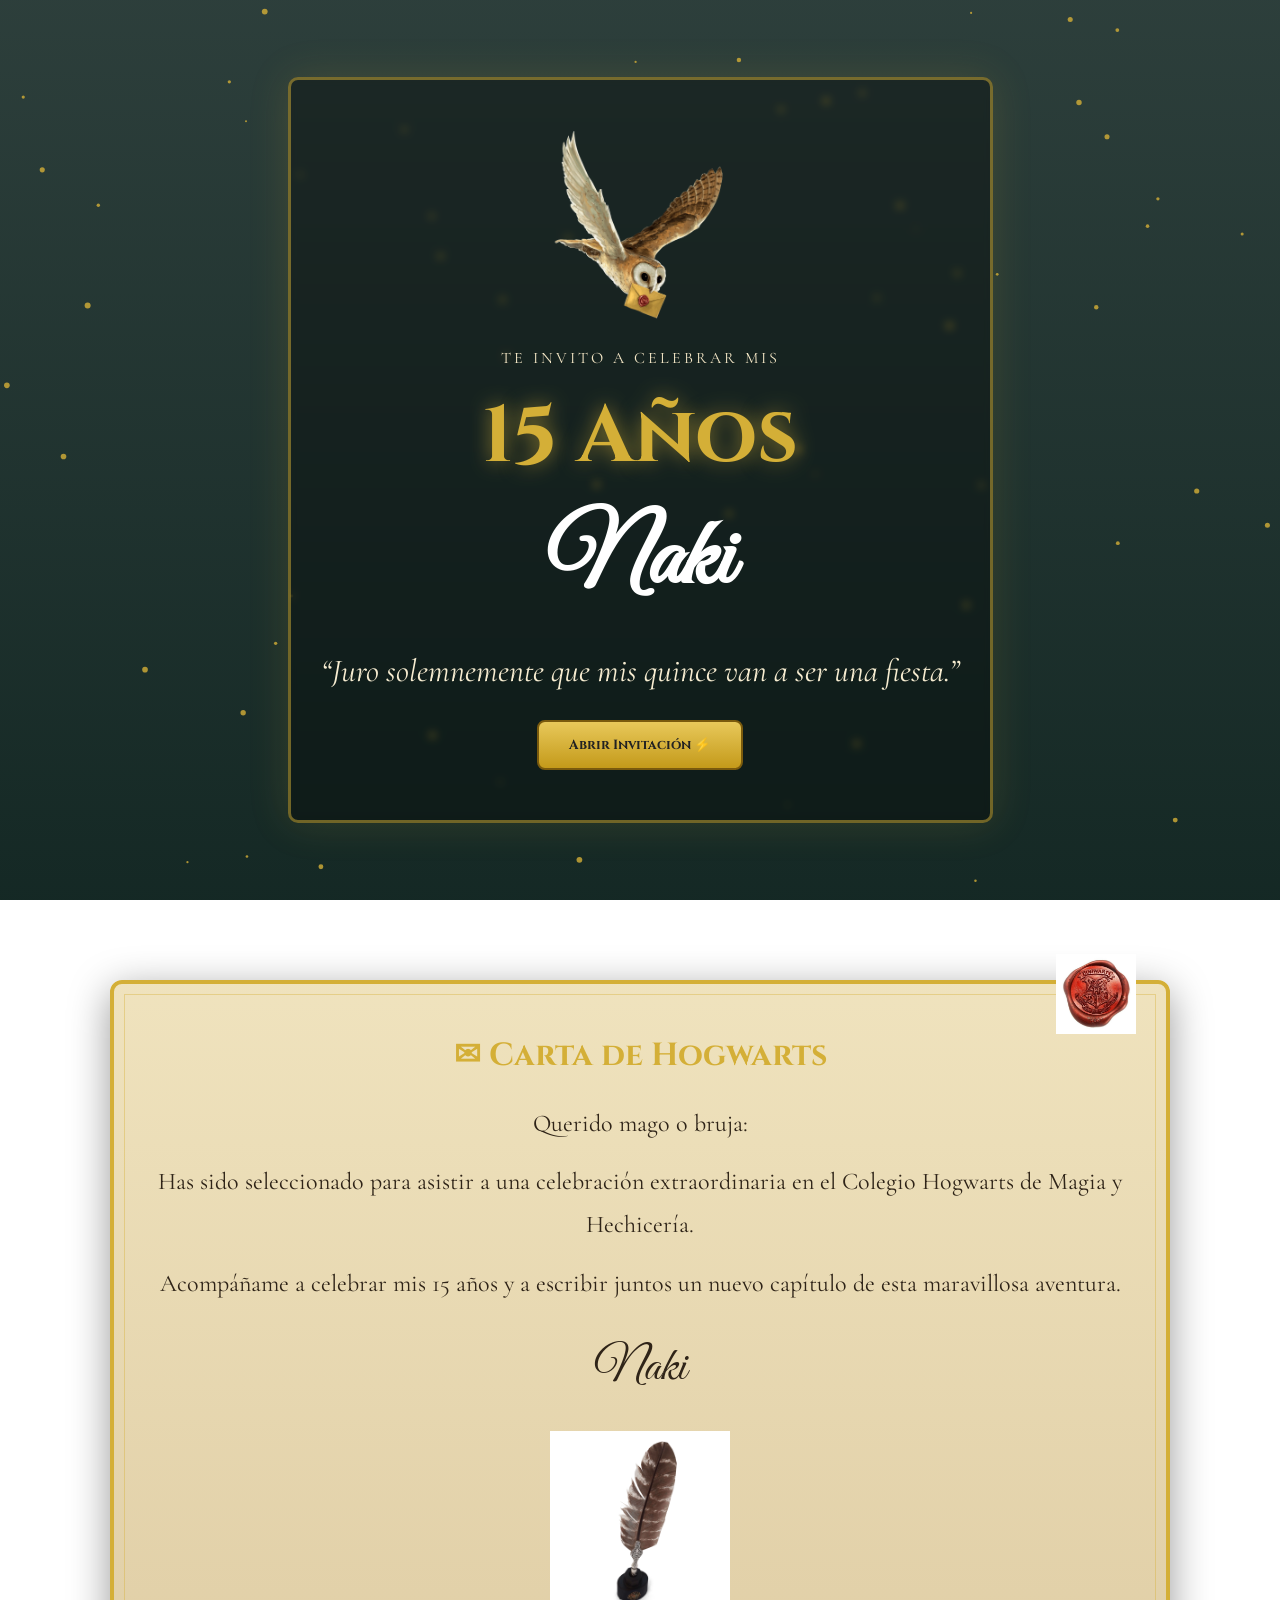
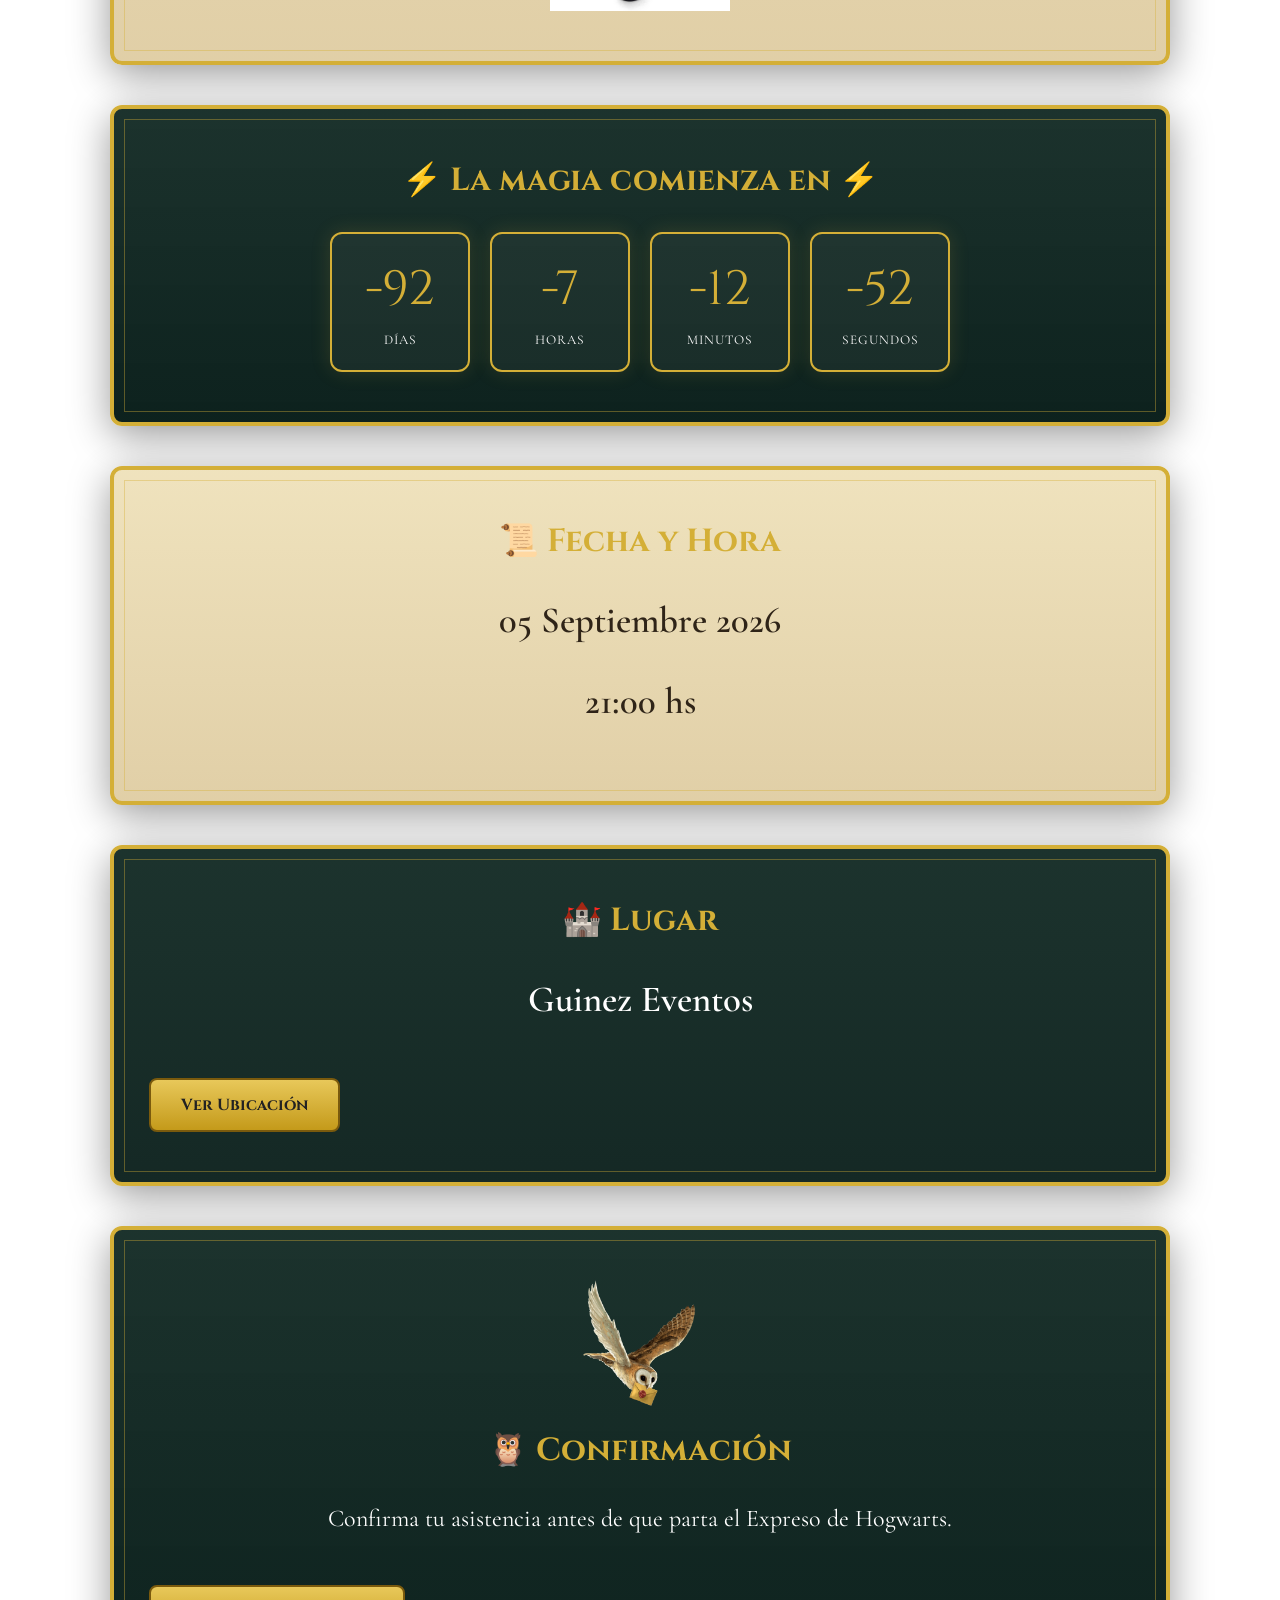
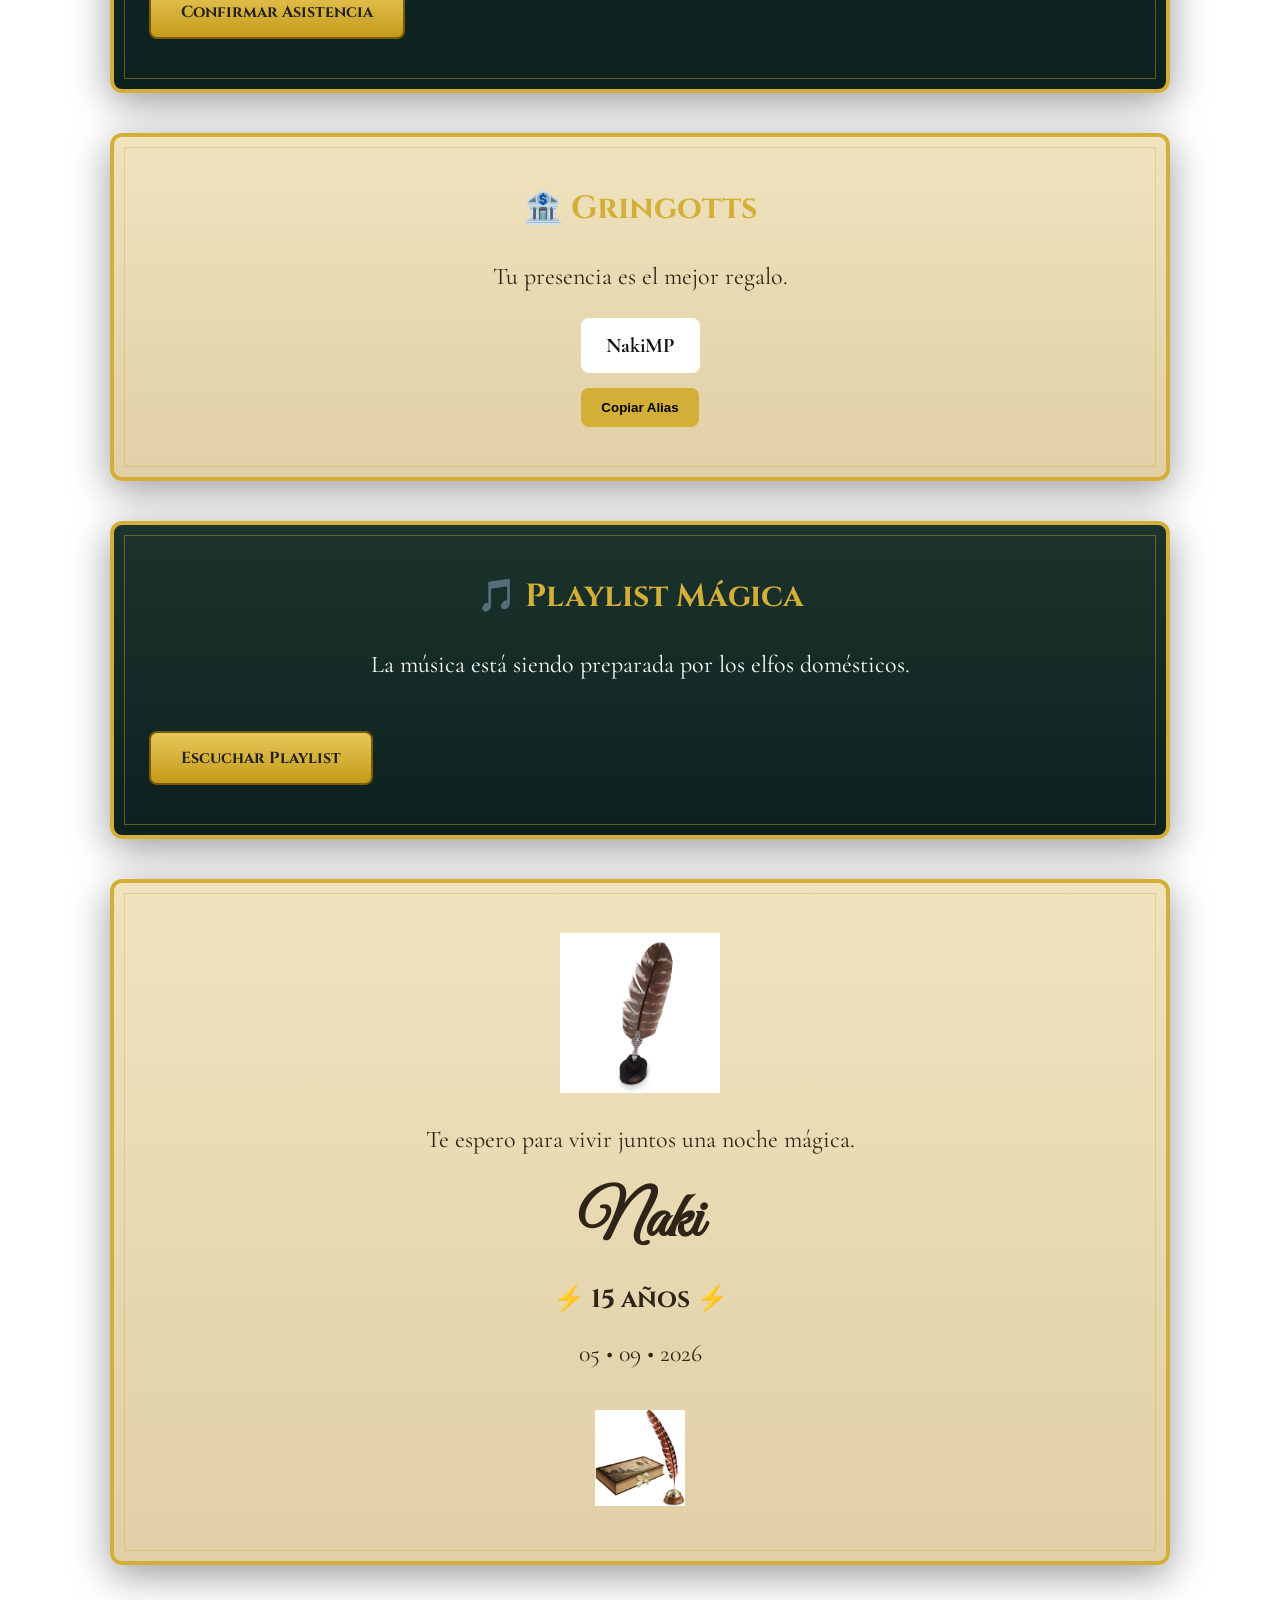
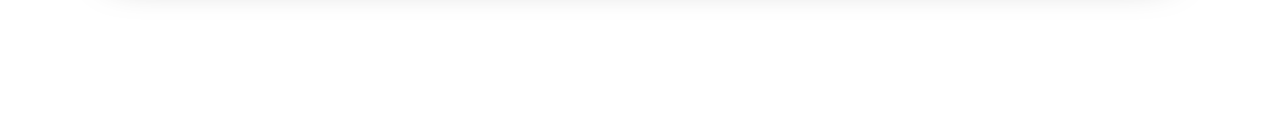
==== index.html @ c48af0e5 "InitialCommit" ====
<!DOCTYPE html>
<html lang="es">
<head>
  <meta charset="UTF-8">
  <meta name="viewport" content="width=device-width, initial-scale=1.0">
  <title>Naki | 15 Años</title>

  <link rel="preconnect" href="https://fonts.googleapis.com">
  <link rel="preconnect" href="https://fonts.gstatic.com" crossorigin>

  <link href="https://fonts.googleapis.com/css2?family=Cinzel:wght@400;600;700&family=Cormorant+Garamond:wght@300;400;600;700&family=Great+Vibes&display=swap" rel="stylesheet">

  <link rel="stylesheet" href="css/style2.css">
</head>
<body>

  <!-- PARTICULAS -->
  <canvas id="magicCanvas"></canvas>

  <!-- HERO -->
  <header class="hero">

    <div class="hero-overlay"></div>

    <div class="hero-content">

      <img src="assets/owl.webp" class="owl">

      <p class="subtitle">
        Te invito a celebrar mis
      </p>

      <h1>15 Años</h1>

      <h2>Naki</h2>

      <blockquote>
        “Juro solemnemente que mis quince van a ser una fiesta.”
      </blockquote>

      <button id="openInvitation" class="gold-btn">
        Abrir Invitación ⚡
      </button>

    </div>

  </header>

  <!-- CONTENIDO -->

  <main id="invitation">

    <!-- CARTA -->

    <section class="magic-card parchment">

      <img src="assets/wax-seal.jpg" class="seal">

      <h3>✉ Carta de Hogwarts</h3>

      <p>
        Querido mago o bruja:
      </p>

      <p>
        Has sido seleccionado para asistir a una celebración extraordinaria en el Colegio Hogwarts de Magia y Hechicería.
      </p>

      <p>
        Acompáñame a celebrar mis 15 años y a escribir juntos un nuevo capítulo de esta maravillosa aventura.
      </p>

      <p class="signature">
        Naki
      </p>

      <img src="assets/quill.jpg" class="quill">

    </section>

    <!-- COUNTDOWN -->

    <section class="magic-card">

      <h3>⚡ La magia comienza en ⚡</h3>

      <div class="countdown">

        <div class="count-box">
          <span id="days">000</span>
          <small>DÍAS</small>
        </div>

        <div class="count-box">
          <span id="hours">00</span>
          <small>HORAS</small>
        </div>

        <div class="count-box">
          <span id="minutes">00</span>
          <small>MINUTOS</small>
        </div>

        <div class="count-box">
          <span id="seconds">00</span>
          <small>SEGUNDOS</small>
        </div>

      </div>

    </section>

    <!-- FECHA -->

    <section class="magic-card parchment">

      <h3>📜 Fecha y Hora</h3>

      <p class="big">05 Septiembre 2026</p>

      <p class="big">21:00 hs</p>

    </section>

    <!-- LUGAR -->

    <section class="magic-card map-card">

      <h3>🏰 Lugar</h3>

      <p class="big">Guinez Eventos</p>

      <a
        href="https://maps.app.goo.gl/25PhPpqrFunmXeN98"
        target="_blank"
        class="gold-btn">
        Ver Ubicación
      </a>

    </section>

    <!-- CONFIRMACION -->

    <section class="magic-card">

      <img src="assets/owl.webp" class="owl-small">

      <h3>🦉 Confirmación</h3>

      <p>
        Confirma tu asistencia antes de que parta el Expreso de Hogwarts.
      </p>

      <a
        href="https://wa.me/542664349020"
        class="gold-btn"
        target="_blank">
        Confirmar Asistencia
      </a>

    </section>

    <!-- REGALO -->

    <section class="magic-card parchment">

      <h3>🏦 Gringotts</h3>

      <p>
        Tu presencia es el mejor regalo.
      </p>

      <div class="alias-box">

        <span id="alias">
          NakiMP
        </span>

        <button id="copyAlias">
          Copiar Alias
        </button>

      </div>

    </section>

    <!-- SPOTIFY -->

    <section class="magic-card">

      <h3>🎵 Playlist Mágica</h3>

      <p>
        La música está siendo preparada por los elfos domésticos.
      </p>

      <a href="#" class="gold-btn">
        Escuchar Playlist
      </a>

    </section>

    <!-- FOOTER -->

    <footer class="magic-card parchment footer-card">

      <img src="assets/quill.jpg" class="footer-quill">

      <p>
        Te espero para vivir juntos una noche mágica.
      </p>

      <h2>Naki</h2>

      <h4>⚡ 15 años ⚡</h4>

      <p>
        05 • 09 • 2026
      </p>

      <img src="assets/inkwell.jpg" class="inkwell">

    </footer>

  </main>

  <script src="js/scritpt2.js"></script>

</body>
</html>
---- css/style2.css ----
/* =========================
   VARIABLES
========================= */

:root{

    --emerald:#0f342d;
    --emerald-dark:#081d19;

    --gold:#d4af37;
    --gold-dark:#a67c00;

    --paper:#efe2bc;
    --paper-dark:#e0cea5;

    --ink:#2f2418;

    --shadow:rgba(0,0,0,.45);

}

/* =========================
   RESET
========================= */

*{
    margin:0;
    padding:0;
    box-sizing:border-box;
}

html{
    scroll-behavior:smooth;
}

body{

    background:
    linear-gradient(
        rgba(8,29,25,.85),
        rgba(8,29,25,.95)
    ),
    url('../assets/bg-hogwarts.webp');

    background-size:cover;
    background-position:center;
    background-attachment:fixed;

    font-family:'Cormorant Garamond', serif;

    color:white;

    overflow-x:hidden;
}

/* =========================
   CANVAS PARTICULAS
========================= */

#magicCanvas{

    position:fixed;
    top:0;
    left:0;

    width:100%;
    height:100%;

    pointer-events:none;

    z-index:1;
}

/* =========================
   HERO
========================= */

.hero{

    min-height:100vh;

    display:flex;
    align-items:center;
    justify-content:center;

    text-align:center;

    padding:40px 20px;

    position:relative;
    z-index:10;
}

.hero-content{

    max-width:900px;

    background:
    rgba(0,0,0,.35);

    backdrop-filter:blur(4px);

    border:3px solid rgba(212,175,55,.5);

    padding:50px 30px;

    border-radius:10px;

    box-shadow:
    0 0 40px rgba(212,175,55,.15);

}

.owl{

    width:180px;

    margin-bottom:20px;

    animation:float 5s ease-in-out infinite;
}

.subtitle{

    text-transform:uppercase;
    letter-spacing:3px;

    color:#f5e8c7;

    margin-bottom:15px;
}

.hero h1{

    font-family:'Cinzel', serif;

    font-size:5rem;

    color:var(--gold);

    text-shadow:
    0 0 20px rgba(212,175,55,.6);

}

.hero h2{

    font-family:'Great Vibes', cursive;

    font-size:6rem;

    color:#fff;

    margin-top:10px;
}

blockquote{

    margin-top:30px;

    font-size:2rem;

    color:#f7edd1;

    font-style:italic;
}

/* =========================
   BOTONES
========================= */

.gold-btn{

    display:inline-block;

    margin-top:30px;

    padding:14px 30px;

    text-decoration:none;

    background:
    linear-gradient(
        #e8c85a,
        #c49a1a
    );

    color:#222;

    border:2px solid #7a5a0d;

    border-radius:8px;

    font-weight:700;

    font-family:'Cinzel', serif;

    cursor:pointer;

    transition:.3s;
}

.gold-btn:hover{

    transform:translateY(-3px);

    box-shadow:
    0 0 25px rgba(212,175,55,.5);

}

/* =========================
   CONTENEDOR
========================= */

#invitation{

    position:relative;
    z-index:10;

    width:min(100%,1100px);

    margin:auto;

    padding:40px 20px 120px;

}

/* =========================
   TARJETAS
========================= */

.magic-card{

    position:relative;

    margin:40px auto;

    padding:50px 35px;

    border:4px solid var(--gold);

    background:
    linear-gradient(
        rgba(16,40,34,.95),
        rgba(8,29,25,.98)
    );

    box-shadow:
    0 10px 40px rgba(0,0,0,.4);

    border-radius:12px;

}

.magic-card::before{

    content:"";

    position:absolute;

    inset:10px;

    border:1px solid rgba(212,175,55,.4);

    pointer-events:none;
}

/* =========================
   PERGAMINO
========================= */

.parchment{

    background:
    linear-gradient(
        rgba(239,226,188,.98),
        rgba(224,206,165,.98)
    );

    color:var(--ink);

}

.parchment h3{

    color:#5d3d07;
}

/* =========================
   TITULOS
========================= */

.magic-card h3{

    text-align:center;

    font-family:'Cinzel', serif;

    color:var(--gold);

    font-size:2rem;

    margin-bottom:25px;

}

.magic-card p{

    text-align:center;

    font-size:1.5rem;

    line-height:1.8;

    margin-bottom:15px;

}

.big{

    font-size:2.3rem !important;

    font-weight:600;
}

/* =========================
   CARTA
========================= */

.seal{

    position:absolute;

    top:-30px;
    right:30px;

    width:80px;
}

.signature{

    font-family:'Great Vibes', cursive;

    font-size:3rem !important;

    margin-top:20px;
}

.quill{

    display:block;

    width:180px;

    margin:20px auto 0;
}

/* =========================
   COUNTDOWN
========================= */

.countdown{

    display:flex;
    justify-content:center;
    flex-wrap:wrap;
    gap:20px;

    margin-top:30px;
}

.count-box{

    width:140px;
    height:140px;

    display:flex;
    flex-direction:column;
    justify-content:center;
    align-items:center;

    border:2px solid var(--gold);

    background:
    rgba(255,255,255,.04);

    border-radius:12px;

    box-shadow:
    0 0 20px rgba(212,175,55,.15);

}

.count-box span{

    font-size:3rem;

    color:var(--gold);

    font-family:'Cinzel', serif;

    font-variant-numeric:tabular-nums;

    min-width:3ch;

    text-align:center;
}

.count-box small{

    margin-top:10px;

    letter-spacing:1px;
}

/* =========================
   MAPA
========================= */

.map-card{

    background:
    linear-gradient(
        rgba(16,40,34,.95),
        rgba(8,29,25,.95)
    ),
    url('../assets/map.webp');

    background-size:cover;
}

/* =========================
   CONFIRMACION
========================= */

.owl-small{

    display:block;

    width:120px;

    margin:0 auto 20px;
}

/* =========================
   ALIAS
========================= */

.alias-box{

    margin-top:20px;

    display:flex;
    flex-direction:column;

    align-items:center;

    gap:15px;
}

#alias{

    background:white;

    color:#111;

    padding:15px 25px;

    border-radius:8px;

    font-weight:bold;

    font-size:1.3rem;
}

#copyAlias{

    padding:12px 20px;

    background:var(--gold);

    border:none;

    border-radius:8px;

    cursor:pointer;

    font-weight:bold;
}

/* =========================
   FOOTER
========================= */

.footer-card{

    text-align:center;
}

.footer-card h2{

    font-family:'Great Vibes', cursive;

    font-size:4rem;

    margin:20px 0;
}

.footer-card h4{

    font-family:'Cinzel', serif;

    font-size:1.6rem;

    margin-bottom:15px;
}

.footer-quill{

    width:160px;

    margin-bottom:20px;
}

.inkwell{

    width:90px;

    margin-top:20px;
}

/* =========================
   ANIMACIONES
========================= */

@keyframes float{

    0%{
        transform:translateY(0);
    }

    50%{
        transform:translateY(-12px);
    }

    100%{
        transform:translateY(0);
    }
}

/* =========================
   RESPONSIVE
========================= */

@media (max-width:768px){

    .hero h1{
        font-size:3rem;
    }

    .hero h2{
        font-size:4rem;
    }

    blockquote{
        font-size:1.4rem;
    }

    .owl{
        width:130px;
    }

    .magic-card{
        padding:35px 20px;
    }

    .magic-card h3{
        font-size:1.5rem;
    }

    .magic-card p{
        font-size:1.2rem;
    }

    .count-box{
        width:110px;
        height:110px;
    }

    .count-box span{
        font-size:2rem;
    }

    .footer-card h2{
        font-size:3rem;
    }

}
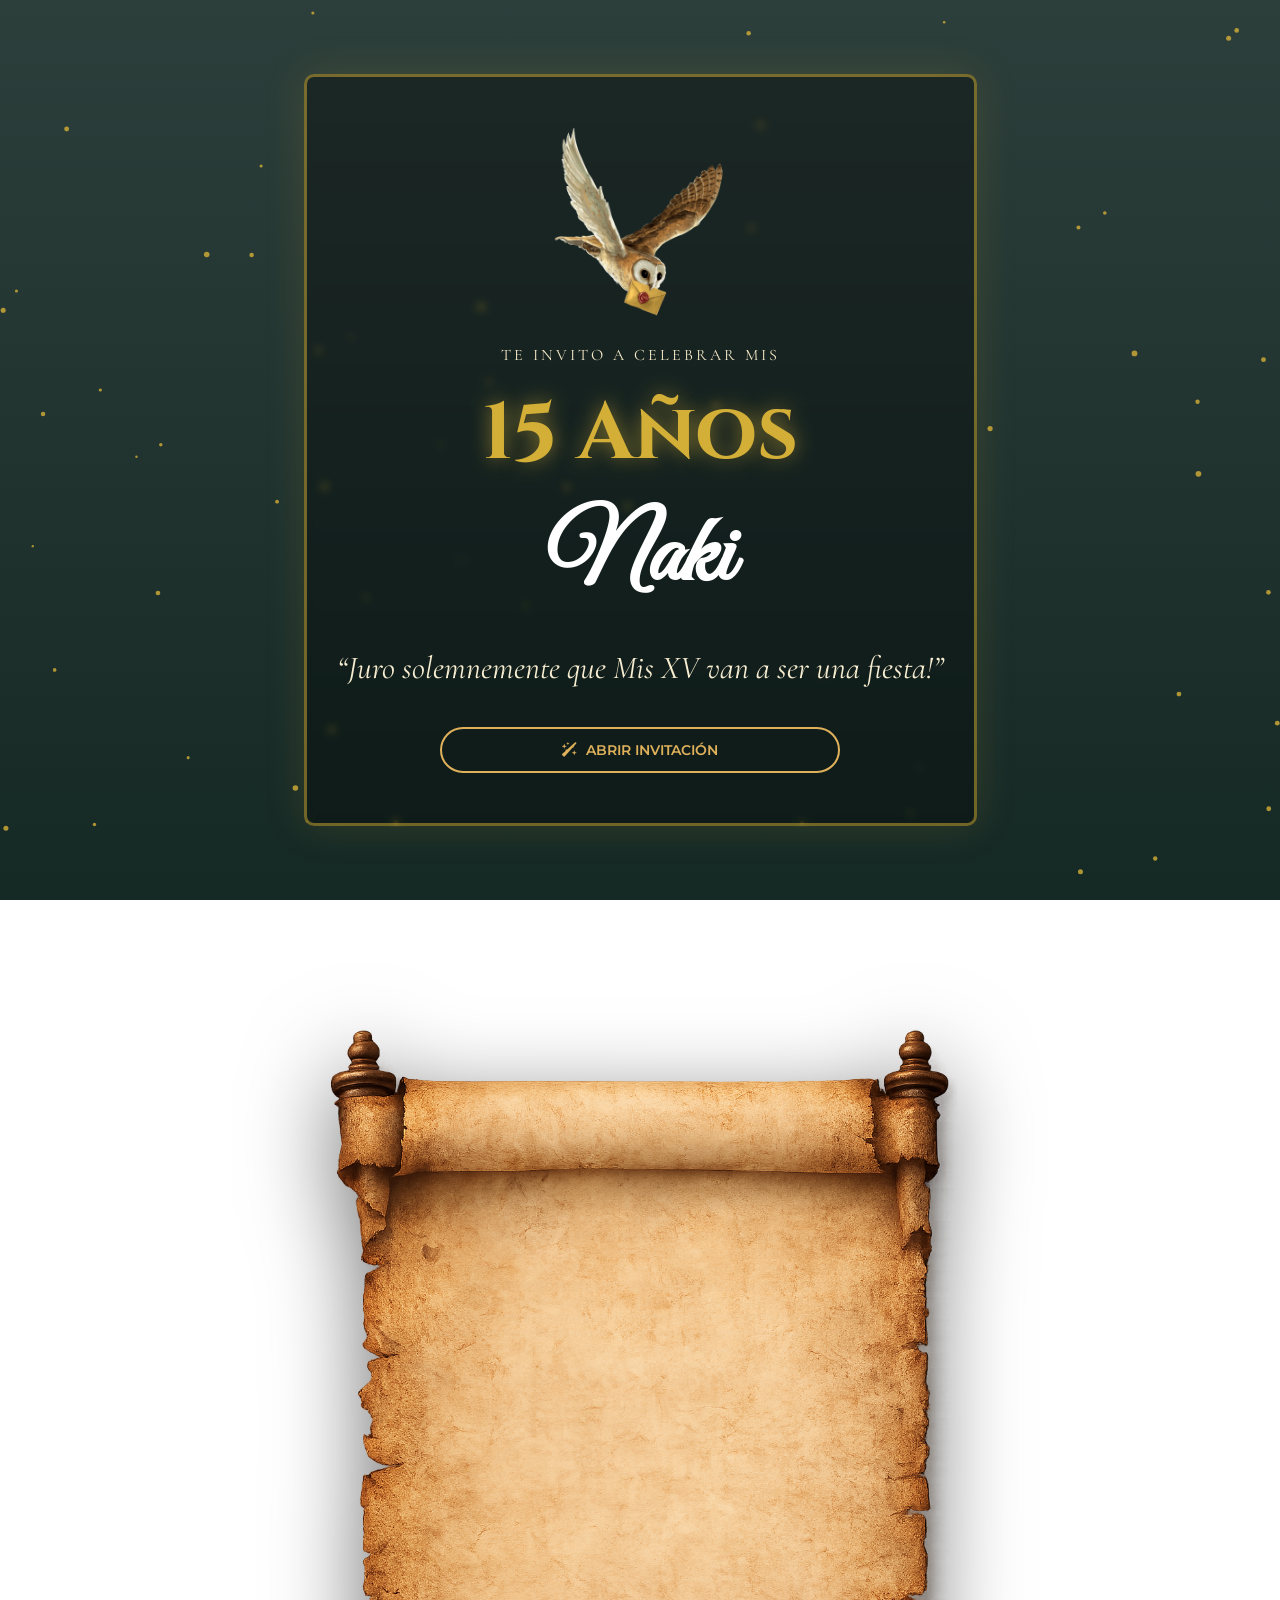
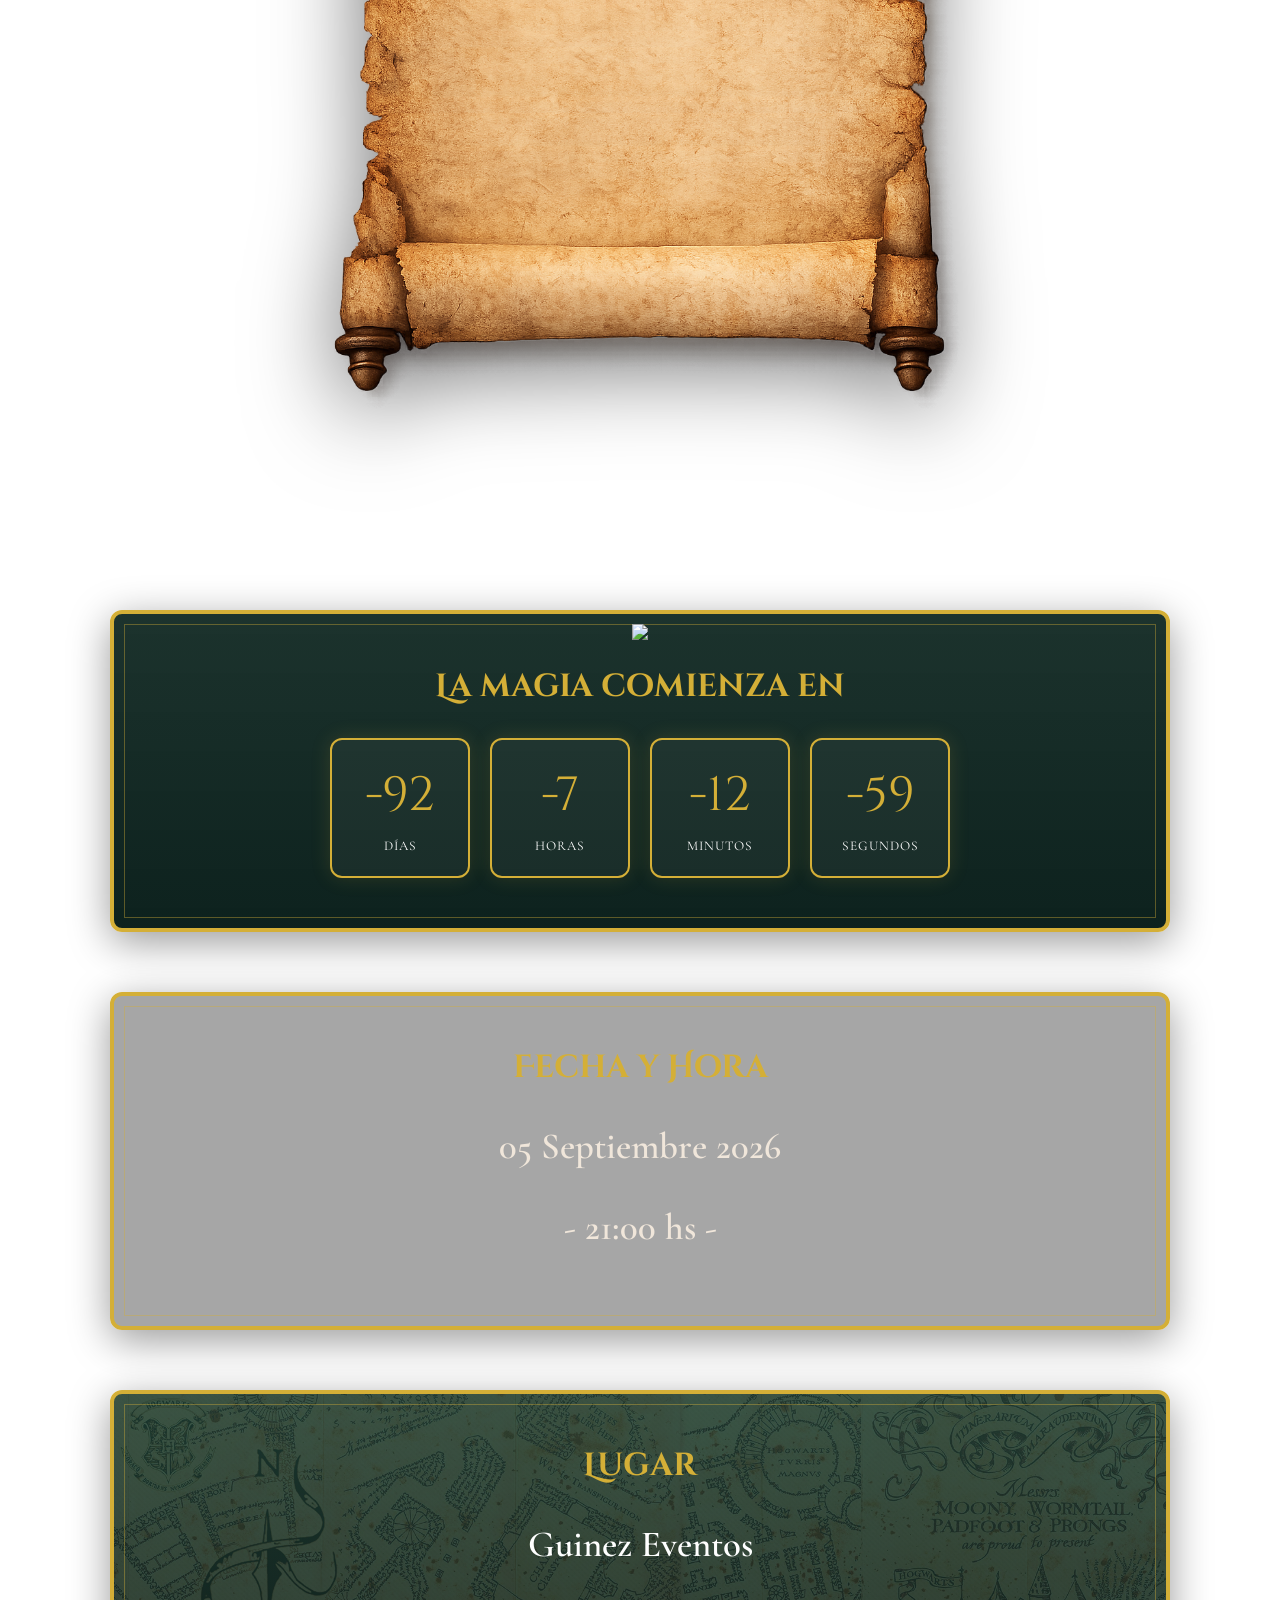
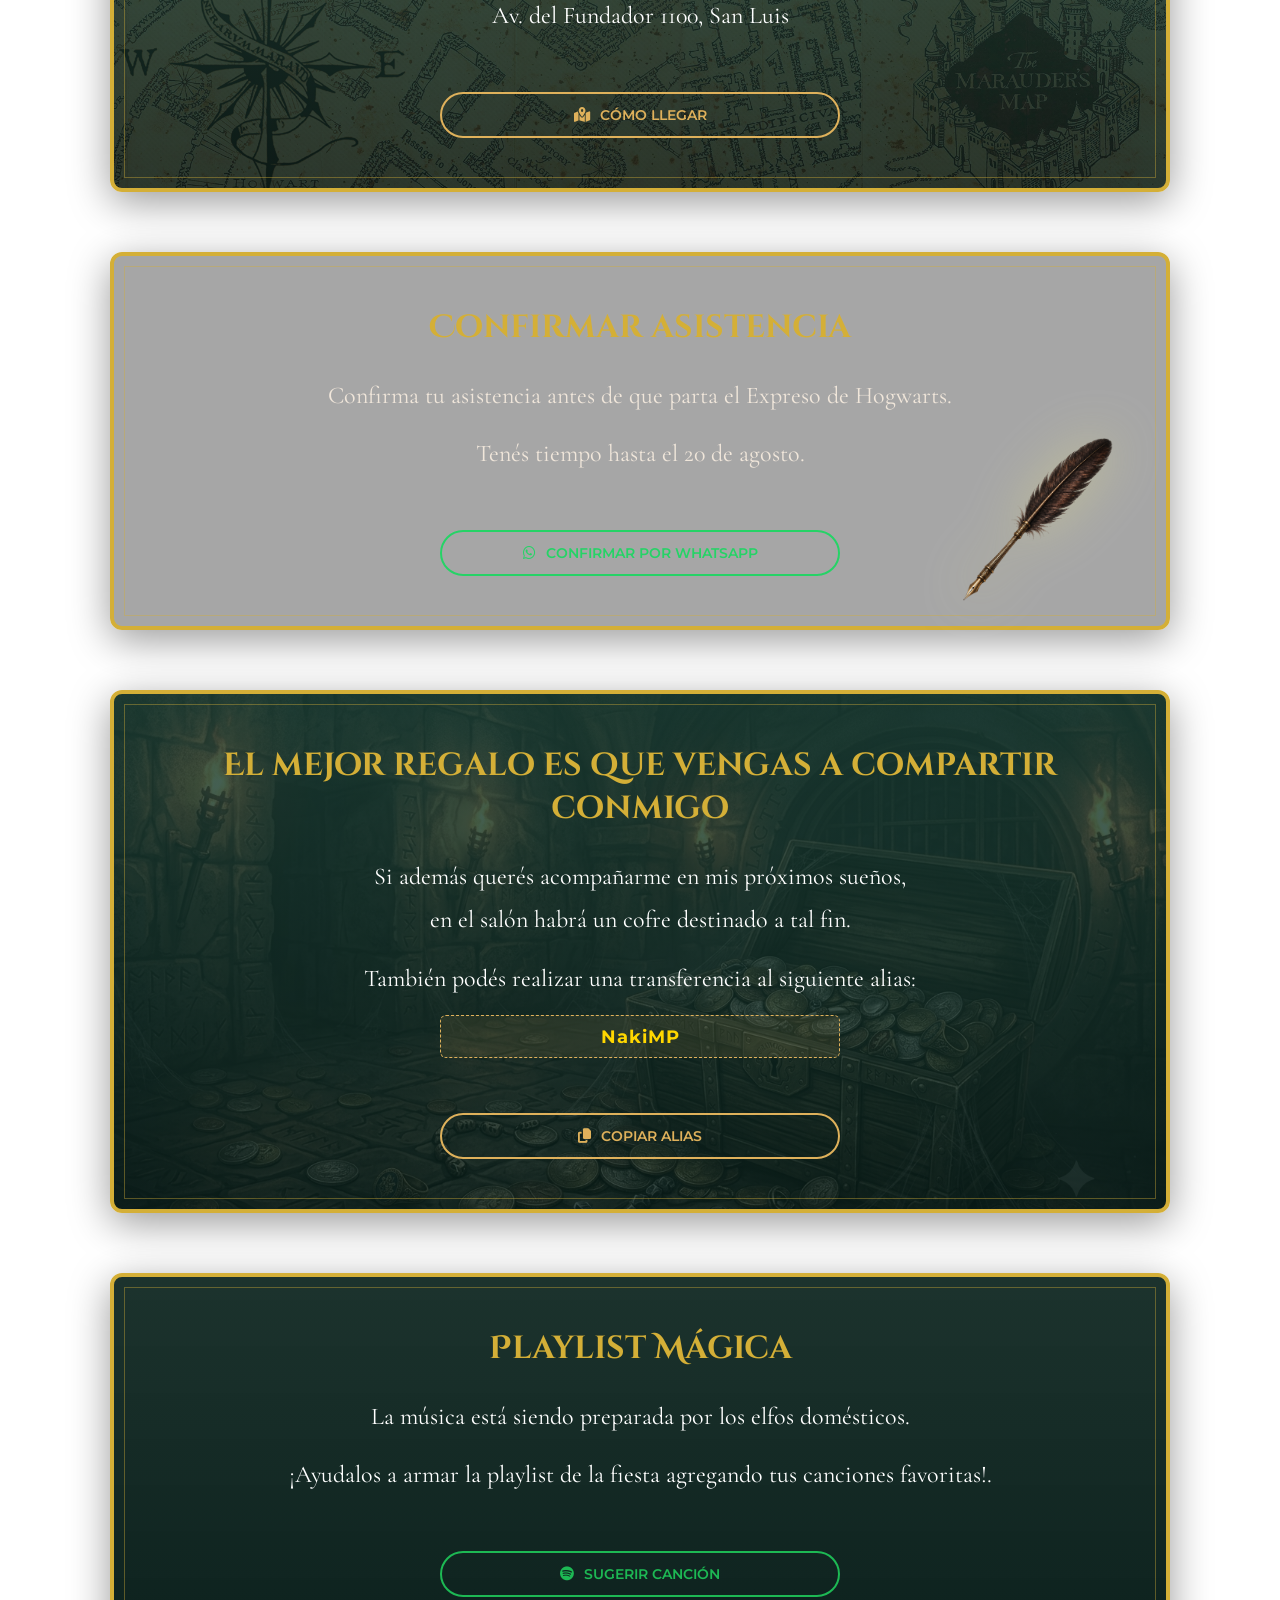
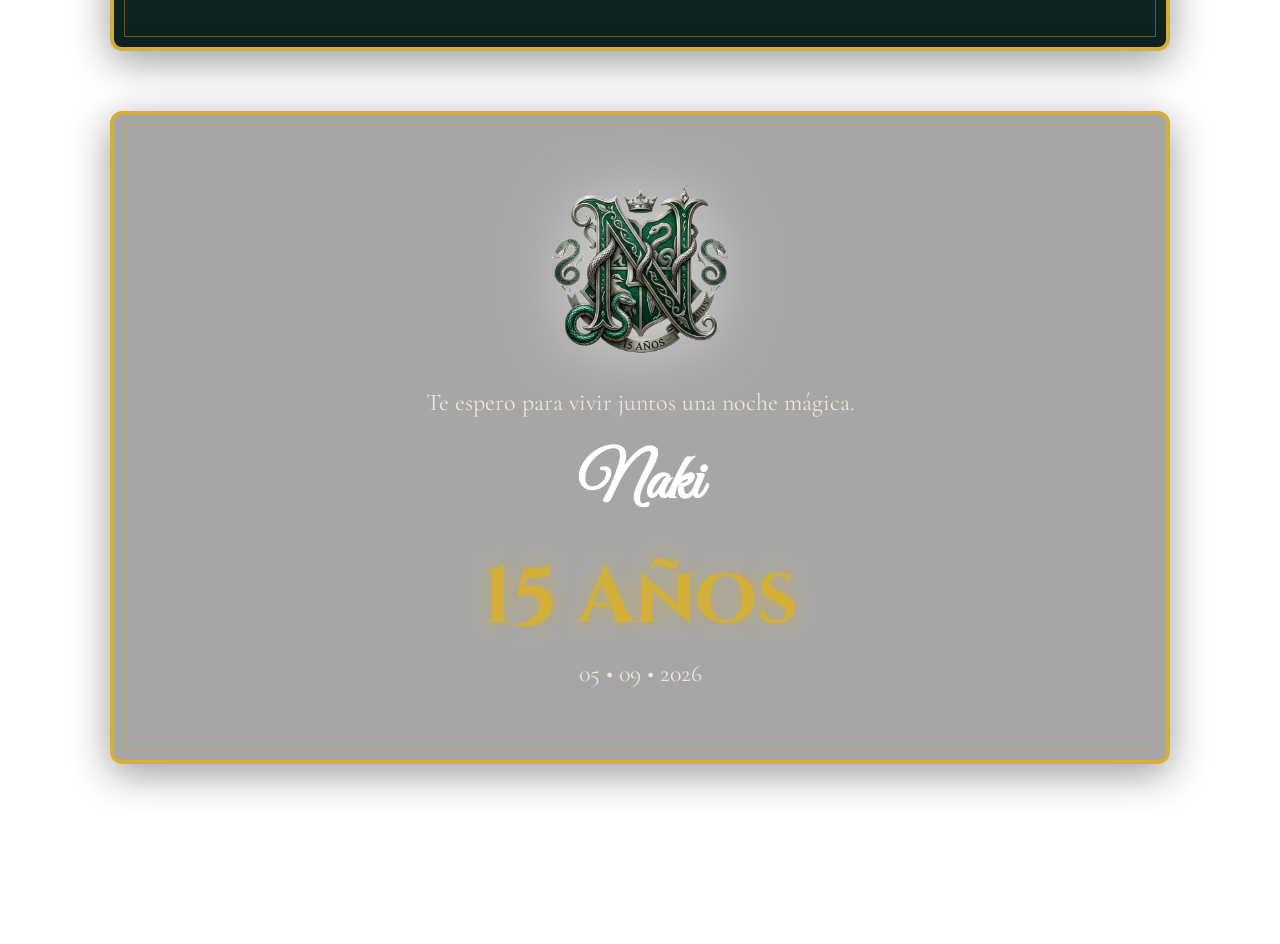
==== commit f6c39c26: "commit2" ====
--- a/index.html
+++ b/index.html
@@ -1,24 +1,37 @@
 <!DOCTYPE html>
 <html lang="es">
+
 <head>
   <meta charset="UTF-8">
   <meta name="viewport" content="width=device-width, initial-scale=1.0">
   <title>Naki | 15 Años</title>
+  <link rel="icon" type="image/png" href="assets/favicon.png">
 
   <link rel="preconnect" href="https://fonts.googleapis.com">
   <link rel="preconnect" href="https://fonts.gstatic.com" crossorigin>
 
-  <link href="https://fonts.googleapis.com/css2?family=Cinzel:wght@400;600;700&family=Cormorant+Garamond:wght@300;400;600;700&family=Great+Vibes&display=swap" rel="stylesheet">
-
-  <link rel="stylesheet" href="css/style2.css">
+  <!-- Fuentes de Google: Se usan una tipografía mágica/antigua para títulos y una legible para texto -->
+  <link
+    href="https://fonts.googleapis.com/css2?family=Cinzel:wght@400;600;700&family=Cormorant+Garamond:wght@300;400;600;700&family=Great+Vibes&display=swap"
+    rel="stylesheet">
+
+  <!-- Fuentes de Google: Se usan una tipografía mágica/antigua para títulos y una legible para texto -->
+  <link
+    href="https://fonts.googleapis.com/css2?family=Cinzel+Decorative:wght@700&family=Montserrat:wght@300;400;600&display=swap"
+    rel="stylesheet">
+
+  <!-- Iconos FontAwesome para los botones -->
+  <link rel="stylesheet" href="https://cdnjs.cloudflare.com/ajax/libs/font-awesome/6.4.0/css/all.min.css">
+  <link rel="stylesheet" href="css/style.css">
 </head>
+
 <body>
 
   <!-- PARTICULAS -->
   <canvas id="magicCanvas"></canvas>
 
   <!-- HERO -->
-  <header class="hero">
+  <header class="hero" id="hero">
 
     <div class="hero-overlay"></div>
 
@@ -35,24 +48,41 @@
       <h2>Naki</h2>
 
       <blockquote>
-        “Juro solemnemente que mis quince van a ser una fiesta.”
+        “Juro solemnemente que Mis XV van a ser una fiesta!”
       </blockquote>
 
-      <button id="openInvitation" class="gold-btn">
-        Abrir Invitación ⚡
+      <!-- <button id="openInvitation" class="gold-btn">
+        Abrir Invitación
+      </button> -->
+
+      <button id="openInvitation" class="btn">
+        <i class="fa-solid fa-wand-sparkles"></i> Abrir Invitación
       </button>
 
     </div>
 
   </header>
 
+  <audio id="magicMusic" loop>
+    <source src="assets/music.m4a" type="audio/mpeg">
+  </audio>
+
   <!-- CONTENIDO -->
 
   <main id="invitation">
 
+    <!-- VIDEO CARTA -->
+    <section class="papiro">
+
+      <video autoplay muted playsinline preload="auto" id="cartaVideo" class="video">
+        <source src="assets/Carta_Invitacion.mp4" type="video/mp4">
+      </video>
+
+    </section>
+
     <!-- CARTA -->
 
-    <section class="magic-card parchment">
+    <!-- <section class="magic-card parchment">
 
       <img src="assets/wax-seal.jpg" class="seal">
 
@@ -63,7 +93,8 @@
       </p>
 
       <p>
-        Has sido seleccionado para asistir a una celebración extraordinaria en el Colegio Hogwarts de Magia y Hechicería.
+        Has sido seleccionado para asistir a una celebración extraordinaria en el Colegio Hogwarts de Magia y
+        Hechicería.
       </p>
 
       <p>
@@ -74,137 +105,139 @@
         Naki
       </p>
 
-      <img src="assets/quill.jpg" class="quill">
-
-    </section>
+    </section> -->
 
     <!-- COUNTDOWN -->
 
+    <section class="magic-card count-card">
+
+      <img src="assets/giraTiempo.png" class="giraTiempo">
+
+      <h3>La magia comienza en</h3>
+
+      <div class="countdown">
+        <div class="count-group">
+          <div class="count-box">
+            <span id="days">000</span>
+            <small>DÍAS</small>
+          </div>
+
+          <div class="count-box">
+            <span id="hours">00</span>
+            <small>HORAS</small>
+          </div>
+        </div>
+        <div class="count-group">
+          <div class="count-box">
+            <span id="minutes">00</span>
+            <small>MINUTOS</small>
+          </div>
+
+          <div class="count-box">
+            <span id="seconds">00</span>
+            <small>SEGUNDOS</small>
+          </div>
+        </div>
+
+      </div>
+
+    </section>
+
+    <!-- FECHA -->
+
+    <section class="magic-card parchment">
+
+      <h3>Fecha y Hora</h3>
+
+      <p class="big">05 Septiembre 2026</p>
+
+      <p class="big">- 21:00 hs -</p>
+
+    </section>
+
+    <!-- LUGAR -->
+
+    <section class="magic-card map-card">
+
+      <h3>Lugar</h3>
+
+      <p class="big">Guinez Eventos</p>
+      <p>Av. del Fundador 1100, San Luis</p>
+
+      <a href="https://maps.app.goo.gl/25PhPpqrFunmXeN98" target="_blank" class="btn">
+        <i class="fa-solid fa-map-location-dot"></i> Cómo llegar
+      </a>
+
+    </section>
+
+    <!-- CONFIRMACION -->
+
+    <section class="magic-card parchment">
+
+      <h3>Confirmar asistencia</h3>
+
+      <p>
+        Confirma tu asistencia antes de que parta el Expreso de Hogwarts.
+      </p>
+      <p>
+        Tenés tiempo hasta el 20 de agosto.
+      </p>
+
+      <img src="assets/pluma.png" class="pluma">
+
+      <a href="https://wa.me/5492664349020?text=Hola!%20Quiero%20confirmar%20mi%20asistencia%20al%20cumple%20de%20Naki%F0%9F%A7%AA%E2%9C%A8"
+        target="_blank" class="btn" style="border-color: #25D366; color: #25D366;">
+        <i class="fa-brands fa-whatsapp"></i> Confirmar por WhatsApp
+      </a>
+
+    </section>
+
+    <!-- REGALO -->
+
+    <section class="magic-card cofre-card">
+
+      <h3>El mejor regalo es que vengas a compartir conmigo</h3>
+
+      <p>Si además querés acompañarme en mis próximos sueños,<br> en el salón habrá un cofre destinado a tal fin.</p>
+
+      <p>También podés realizar una transferencia al siguiente alias:</p>
+
+      <div class="alias-box" id="aliasTexto"><span id="alias">
+          NakiMP
+        </span></div>
+
+      <button id="copyAlias" class="btn">
+        <i class="fa-solid fa-copy"></i> Copiar Alias
+      </button>
+
+    </section>
+
+    <!-- SPOTIFY -->
+
     <section class="magic-card">
 
-      <h3>⚡ La magia comienza en ⚡</h3>
-
-      <div class="countdown">
-
-        <div class="count-box">
-          <span id="days">000</span>
-          <small>DÍAS</small>
-        </div>
-
-        <div class="count-box">
-          <span id="hours">00</span>
-          <small>HORAS</small>
-        </div>
-
-        <div class="count-box">
-          <span id="minutes">00</span>
-          <small>MINUTOS</small>
-        </div>
-
-        <div class="count-box">
-          <span id="seconds">00</span>
-          <small>SEGUNDOS</small>
-        </div>
-
-      </div>
-
-    </section>
-
-    <!-- FECHA -->
-
-    <section class="magic-card parchment">
-
-      <h3>📜 Fecha y Hora</h3>
-
-      <p class="big">05 Septiembre 2026</p>
-
-      <p class="big">21:00 hs</p>
-
-    </section>
-
-    <!-- LUGAR -->
-
-    <section class="magic-card map-card">
-
-      <h3>🏰 Lugar</h3>
-
-      <p class="big">Guinez Eventos</p>
-
-      <a
-        href="https://maps.app.goo.gl/25PhPpqrFunmXeN98"
-        target="_blank"
-        class="gold-btn">
-        Ver Ubicación
+      <h3>Playlist Mágica</h3>
+
+      <p>
+        La música está siendo preparada por los elfos domésticos.
+      </p>
+      <p>
+        ¡Ayudalos a armar la playlist de la fiesta agregando tus canciones favoritas!.
+      </p>
+      <!-- <a href="#" class="gold-btn">
+        Escuchar Playlist
+      </a> -->
+      <a href="#" target="_blank" class="btn" style="border-color: #1DB954; color: #1DB954;">
+        <i class="fa-brands fa-spotify"></i> Sugerir Canción
       </a>
 
     </section>
 
-    <!-- CONFIRMACION -->
-
-    <section class="magic-card">
-
-      <img src="assets/owl.webp" class="owl-small">
-
-      <h3>🦉 Confirmación</h3>
-
-      <p>
-        Confirma tu asistencia antes de que parta el Expreso de Hogwarts.
-      </p>
-
-      <a
-        href="https://wa.me/542664349020"
-        class="gold-btn"
-        target="_blank">
-        Confirmar Asistencia
-      </a>
-
-    </section>
-
-    <!-- REGALO -->
-
-    <section class="magic-card parchment">
-
-      <h3>🏦 Gringotts</h3>
-
-      <p>
-        Tu presencia es el mejor regalo.
-      </p>
-
-      <div class="alias-box">
-
-        <span id="alias">
-          NakiMP
-        </span>
-
-        <button id="copyAlias">
-          Copiar Alias
-        </button>
-
-      </div>
-
-    </section>
-
-    <!-- SPOTIFY -->
-
-    <section class="magic-card">
-
-      <h3>🎵 Playlist Mágica</h3>
-
-      <p>
-        La música está siendo preparada por los elfos domésticos.
-      </p>
-
-      <a href="#" class="gold-btn">
-        Escuchar Playlist
-      </a>
-
-    </section>
-
     <!-- FOOTER -->
 
     <footer class="magic-card parchment footer-card">
 
-      <img src="assets/quill.jpg" class="footer-quill">
+      <img src="assets/sello_Naki.png" class="sello">
 
       <p>
         Te espero para vivir juntos una noche mágica.
@@ -212,19 +245,18 @@
 
       <h2>Naki</h2>
 
-      <h4>⚡ 15 años ⚡</h4>
+      <h1>15 Años</h1>
 
       <p>
         05 • 09 • 2026
       </p>
 
-      <img src="assets/inkwell.jpg" class="inkwell">
-
     </footer>
 
   </main>
 
-  <script src="js/scritpt2.js"></script>
+  <script src="js/scritpt.js"></script>
 
 </body>
+
 </html>
--- a/css/style.css
+++ b/css/style.css
@@ -0,0 +1,741 @@
+/* =========================
+   VARIABLES
+========================= */
+
+:root {
+
+    --emerald: #0f342d;
+    --emerald-dark: #081d19;
+
+    --gold: #d4af37;
+    --gold-dark: #a67c00;
+
+    --paper: #efe2bc;
+    --paper-dark: #e0cea5;
+
+    --ink: #f0e6da;
+    /* --ink: #2f2418; */
+
+    --shadow: rgba(0, 0, 0, .45);
+
+    /*Para Google*/
+    --bg-principal: #0d0d0d;
+    --bg-tarjeta: #1a1510;
+    --dorado: #dfb15b;
+    --dorado-brillo: #ffd700;
+    --texto-claro: #f5f5f5;
+    --texto-oscuro: #a5a5a5;
+    --borde-magico: 2px solid #dfb15b;
+
+
+}
+
+/* =========================
+   RESET
+========================= */
+
+* {
+    margin: 0;
+    padding: 0;
+    box-sizing: border-box;
+}
+
+html {
+    scroll-behavior: smooth;
+}
+
+body {
+
+    background:
+        linear-gradient(rgba(8, 29, 25, .85),
+            rgba(8, 29, 25, .95)),
+        url('../assets/bg-hogwarts.webp');
+
+    background-size: cover;
+    background-position: center;
+    background-attachment: fixed;
+
+    font-family: 'Cormorant Garamond', serif;
+
+    color: white;
+
+    overflow-x: hidden;
+}
+
+/* =========================
+   CANVAS PARTICULAS
+========================= */
+
+#magicCanvas {
+
+    position: fixed;
+    top: 0;
+    left: 0;
+
+    width: 100%;
+    height: 100%;
+
+    pointer-events: none;
+
+    z-index: 1;
+}
+
+/* =========================
+   HERO
+========================= */
+/* .mostrar{
+    display: block;
+}
+
+.ocultar{
+    display: none;
+} */
+
+.hero {
+
+    min-height: 100vh;
+
+    display: flex;
+    align-items: center;
+    justify-content: center;
+
+    text-align: center;
+
+    padding: 40px 20px;
+
+    position: relative;
+    z-index: 10;
+}
+
+.hero-content {
+
+    max-width: 900px;
+
+    background:
+        rgba(0, 0, 0, .35);
+
+    backdrop-filter: blur(4px);
+
+    border: 3px solid rgba(212, 175, 55, .5);
+
+    padding: 50px 30px;
+
+    border-radius: 10px;
+
+    box-shadow:
+        0 0 40px rgba(212, 175, 55, .15);
+
+}
+
+.owl {
+
+    width: 180px;
+
+    margin-bottom: 20px;
+
+    animation: float 5s ease-in-out infinite;
+}
+
+.subtitle {
+
+    text-transform: uppercase;
+    letter-spacing: 3px;
+
+    color: #f5e8c7;
+
+    margin-bottom: 15px;
+}
+
+.hero h1, .footer-card h1 {
+
+    font-family: 'Cinzel', serif;
+
+    font-size: 5rem;
+
+    color: var(--gold);
+
+    text-shadow:
+        0 0 20px rgba(212, 175, 55, .6);
+
+}
+
+.hero h2, .footer-card h2 {
+
+    font-family: 'Great Vibes', cursive;
+
+    font-size: 6rem;
+
+    color: #fff;
+
+    margin-top: 10px;
+}
+
+blockquote {
+
+    margin-top: 30px;
+
+    font-size: 2rem;
+
+    color: #f7edd1;
+
+    font-style: italic;
+}
+
+/* =========================
+   BOTONES
+========================= */
+
+.gold-btn {
+
+    display: inline-block;
+
+    margin-top: 30px;
+
+    padding: 14px 30px;
+
+    text-decoration: none;
+
+    background:
+        linear-gradient(#e8c85a,
+            #c49a1a);
+
+    color: #222;
+
+    border: 2px solid #7a5a0d;
+
+    border-radius: 8px;
+
+    font-weight: 700;
+
+    font-family: 'Cinzel', serif;
+
+    cursor: pointer;
+
+    transition: .3s;
+}
+
+.gold-btn:hover {
+
+    transform: translateY(-3px);
+
+    box-shadow:
+        0 0 25px rgba(212, 175, 55, .5);
+
+}
+
+/* Botones Estilo Hogwarts */
+.btn {
+    display: inline-flex;
+    align-items: center;
+    justify-content: center;
+    gap: 10px;
+    background-color: transparent;
+    color: var(--dorado);
+    border: var(--borde-magico);
+    padding: 12px 25px;
+    font-family: 'Montserrat', sans-serif;
+    font-weight: 600;
+    text-transform: uppercase;
+    font-size: 0.9rem;
+    border-radius: 50px;
+    cursor: pointer;
+    text-decoration: none;
+    transition: all 0.3s ease;
+    margin-top: 40px;
+    width: 80%;
+    max-width: 400px;
+}
+
+.btn:hover {
+    background-color: var(--dorado);
+    color: var(--bg-principal);
+    box-shadow: 0 0 15px var(--dorado-brillo);
+    transform: translateY(-2px);
+}
+
+/* =========================
+   CONTENEDOR
+========================= */
+
+#invitation {
+
+    position: relative;
+    z-index: 10;
+
+    width: min(100%, 1100px);
+
+    margin: auto;
+
+    padding: 40px 20px 120px;
+
+}
+
+/* =========================
+   VIDEO
+========================= */
+
+.papiro {
+    position: relative;
+
+    margin: 40px auto;
+    margin-bottom: 20vh;
+
+    padding: 50px 35px;
+
+    border-radius: 12px;
+
+    /* border: solid 1px red; */
+
+    width: min(90vw, 700px);
+    aspect-ratio: 2/3;
+    background: url("../assets/papiroCHAT.png") center/contain no-repeat;
+    filter: drop-shadow(0 25px 45px rgba(0, 0, 0, .55));
+
+    display: flex;
+    justify-content: center;
+    align-items: center;
+}
+
+.video {
+    width: 100%;
+    padding: 60px;
+    mix-blend-mode: multiply;
+}
+
+/* =========================
+   TARJETAS
+========================= */
+
+.magic-card {
+
+    position: relative;
+
+    margin: 60px auto;
+
+    padding: 50px 35px;
+
+    border: 4px solid var(--gold);
+
+    background:
+        linear-gradient(rgba(16, 40, 34, .95),
+            rgba(8, 29, 25, .98));
+
+    /* background:
+        rgba(0, 0, 0, .35); */
+
+    box-shadow:
+        0 10px 40px rgba(0, 0, 0, .4);
+
+    border-radius: 12px;
+
+    text-align: center;
+
+}
+
+.magic-card::before {
+
+    content: "";
+
+    position: absolute;
+
+    inset: 10px;
+
+    border: 1px solid rgba(212, 175, 55, .4);
+
+    pointer-events: none;
+}
+
+/* =========================
+   PERGAMINO
+========================= */
+
+.parchment {
+
+    /* background:
+        linear-gradient(rgba(239, 226, 188, .98),
+            rgba(224, 206, 165, .98)); */
+    background:
+        rgba(0, 0, 0, .35);
+
+    color: var(--ink);
+
+}
+
+.parchment h3 {
+
+    /* color: #5d3d07; */
+    color: #847f76;
+}
+
+/* =========================
+   TITULOS
+========================= */
+
+.magic-card h3 {
+
+    text-align: center;
+
+    /* font-family: 'Cinzel', serif; */
+    font-family: 'Cinzel Decorative', serif;
+
+    color: var(--gold);
+
+    font-size: 2rem;
+
+    margin-bottom: 25px;
+
+}
+
+.magic-card p {
+
+    text-align: center;
+
+    font-size: 1.5rem;
+
+    line-height: 1.8;
+
+    margin-bottom: 15px;
+
+}
+
+.big {
+
+    font-size: 2.3rem !important;
+
+    font-weight: 600;
+}
+
+/* =========================
+   IMAGENES
+========================= */
+
+.giraTiempo {
+
+    position: relative;
+
+    /* top: -35px; */
+    /* right: -100px; */
+
+    width: 150px;
+    margin-top: 10px;
+    margin-bottom: 20px;
+
+}
+
+.pluma {
+
+    position: absolute;
+
+    bottom: 25px;
+    /* right: 30px; */
+    right: 5%;
+
+    width: 150px;
+    /* margin-top: 10px;
+    margin-bottom: 20px; */
+
+    animation: rotacion 5s ease-in-out infinite;
+    filter: drop-shadow(0px 0px 25px rgba(221, 217, 140, 0.5));
+
+}
+
+.sello {
+
+    width: 180px;
+    margin: 20px;
+    filter: drop-shadow(0px 0px 30px rgba(251, 251, 251, 0.5));
+}
+
+.signature {
+
+    font-family: 'Great Vibes', cursive;
+
+    font-size: 3rem !important;
+
+    margin-top: 20px;
+}
+
+.quill {
+
+    display: block;
+
+    width: 180px;
+
+    margin: 20px auto 0;
+}
+
+/* =========================
+   COUNTDOWN
+========================= */
+
+.countdown {
+
+    display: flex;
+    justify-content: center;
+    flex-wrap: wrap;
+    gap: 20px;
+
+    margin-top: 30px;
+}
+
+.count-card {
+    padding-top: 0px;
+}
+
+/* .count-card{
+
+    background:
+        url('../assets/giraTiempo.png') no-repeat,
+        linear-gradient(rgba(16, 40, 34, .95),
+            rgba(8, 29, 25, .98));
+
+    background-size: 15%, 150px;
+    background-position: 95% 0px;
+}
+ */
+.count-group {
+
+    display: flex;
+    flex-wrap: nowrap;
+    flex-direction: row;
+    justify-content: center;
+    align-items: center;
+    gap: 20px;
+
+}
+
+.count-box {
+
+    width: 140px;
+    height: 140px;
+
+    display: flex;
+    flex-direction: column;
+    justify-content: center;
+    align-items: center;
+
+    border: 2px solid var(--gold);
+
+    background:
+        rgba(255, 255, 255, .04);
+
+    border-radius: 12px;
+
+    box-shadow:
+        0 0 20px rgba(212, 175, 55, .15);
+
+}
+
+.count-box span {
+
+    font-size: 3rem;
+
+    color: var(--gold);
+
+    font-family: 'Cinzel', serif;
+
+    font-variant-numeric: tabular-nums;
+
+    min-width: 3ch;
+
+    text-align: center;
+}
+
+.count-box small {
+
+    margin-top: 10px;
+
+    letter-spacing: 1px;
+}
+
+/* =========================
+   MAPA
+========================= */
+
+.map-card {
+
+    background:
+        linear-gradient(rgba(25, 62, 53, 0.85),
+            rgba(8, 29, 25, .85)),
+        url('../assets/map.png');
+
+    background-size: cover;
+}
+
+/* =========================
+   COFRE
+========================= */
+
+.cofre-card {
+
+    background:
+        linear-gradient(rgba(25, 62, 53, 0.8),
+            rgba(8, 29, 25, .80)),
+        url('../assets/cofre.png');
+
+    background-size: cover;
+}
+
+/* =========================
+   CONFIRMACION
+========================= */
+
+.owl-small {
+
+    display: block;
+
+    width: 120px;
+
+    margin: 0 auto 20px;
+}
+
+/* =========================
+   ALIAS
+========================= */
+
+.alias-box {
+    background-color: rgba(223, 177, 91, 0.1);
+    border: 1px dashed var(--dorado);
+    padding: 10px;
+    margin: 15px auto;
+    font-size: 1.1rem;
+    font-weight: bold;
+    letter-spacing: 1px;
+    border-radius: 6px;
+    color: var(--dorado-brillo);
+    width: 80%;
+    max-width: 400px;
+    font-family: 'Montserrat', sans-serif;
+}
+
+/* =========================
+   FOOTER
+========================= */
+
+.footer-card {
+
+    text-align: center;
+}
+
+.footer-card h2 {
+
+    font-family: 'Great Vibes', cursive;
+
+    font-size: 4rem;
+
+    margin: 20px 0;
+}
+
+.footer-card h4 {
+
+    font-family: 'Cinzel', serif;
+
+    font-size: 1.6rem;
+
+    margin-bottom: 15px;
+}
+
+.footer-quill {
+
+    width: 160px;
+
+    margin-bottom: 20px;
+}
+
+.inkwell {
+
+    width: 90px;
+
+    margin-top: 20px;
+}
+
+/* =========================
+   ANIMACIONES
+========================= */
+
+@keyframes float {
+
+    0% {
+        transform: translateY(0px);
+    }
+
+    50% {
+        transform: translateY(-12px);
+    }
+
+    100% {
+        transform: translateY(0px);
+    }
+}
+
+@keyframes rotacion {
+
+    0% {
+        transform: rotate(0) translateY(6px);
+    }
+
+    50% {
+        transform: rotate(7deg) translateY(-10px);
+    }
+
+    100% {
+        transform: rotate(0) translateY(6px);
+    }
+}
+
+/* =========================
+   RESPONSIVE
+========================= */
+
+@media (max-width:768px) {
+
+    .hero h1 {
+        font-size: 3rem;
+    }
+
+    .hero h2 {
+        font-size: 4rem;
+    }
+
+    blockquote {
+        font-size: 1.4rem;
+    }
+
+    .owl {
+        width: 130px;
+    }
+
+    .magic-card {
+        padding: 35px 20px;
+    }
+
+    .count-card {
+        padding-top: 0px;
+    }
+
+    .magic-card h3 {
+        font-size: 1.5rem;
+    }
+
+    .magic-card p {
+        font-size: 1.2rem;
+    }
+
+    .count-box {
+        width: 110px;
+        height: 110px;
+    }
+
+    .count-box span {
+        font-size: 2rem;
+    }
+
+    .footer-card h2 {
+        font-size: 3rem;
+    }
+
+    .pluma {
+        position: static;
+    }
+
+}
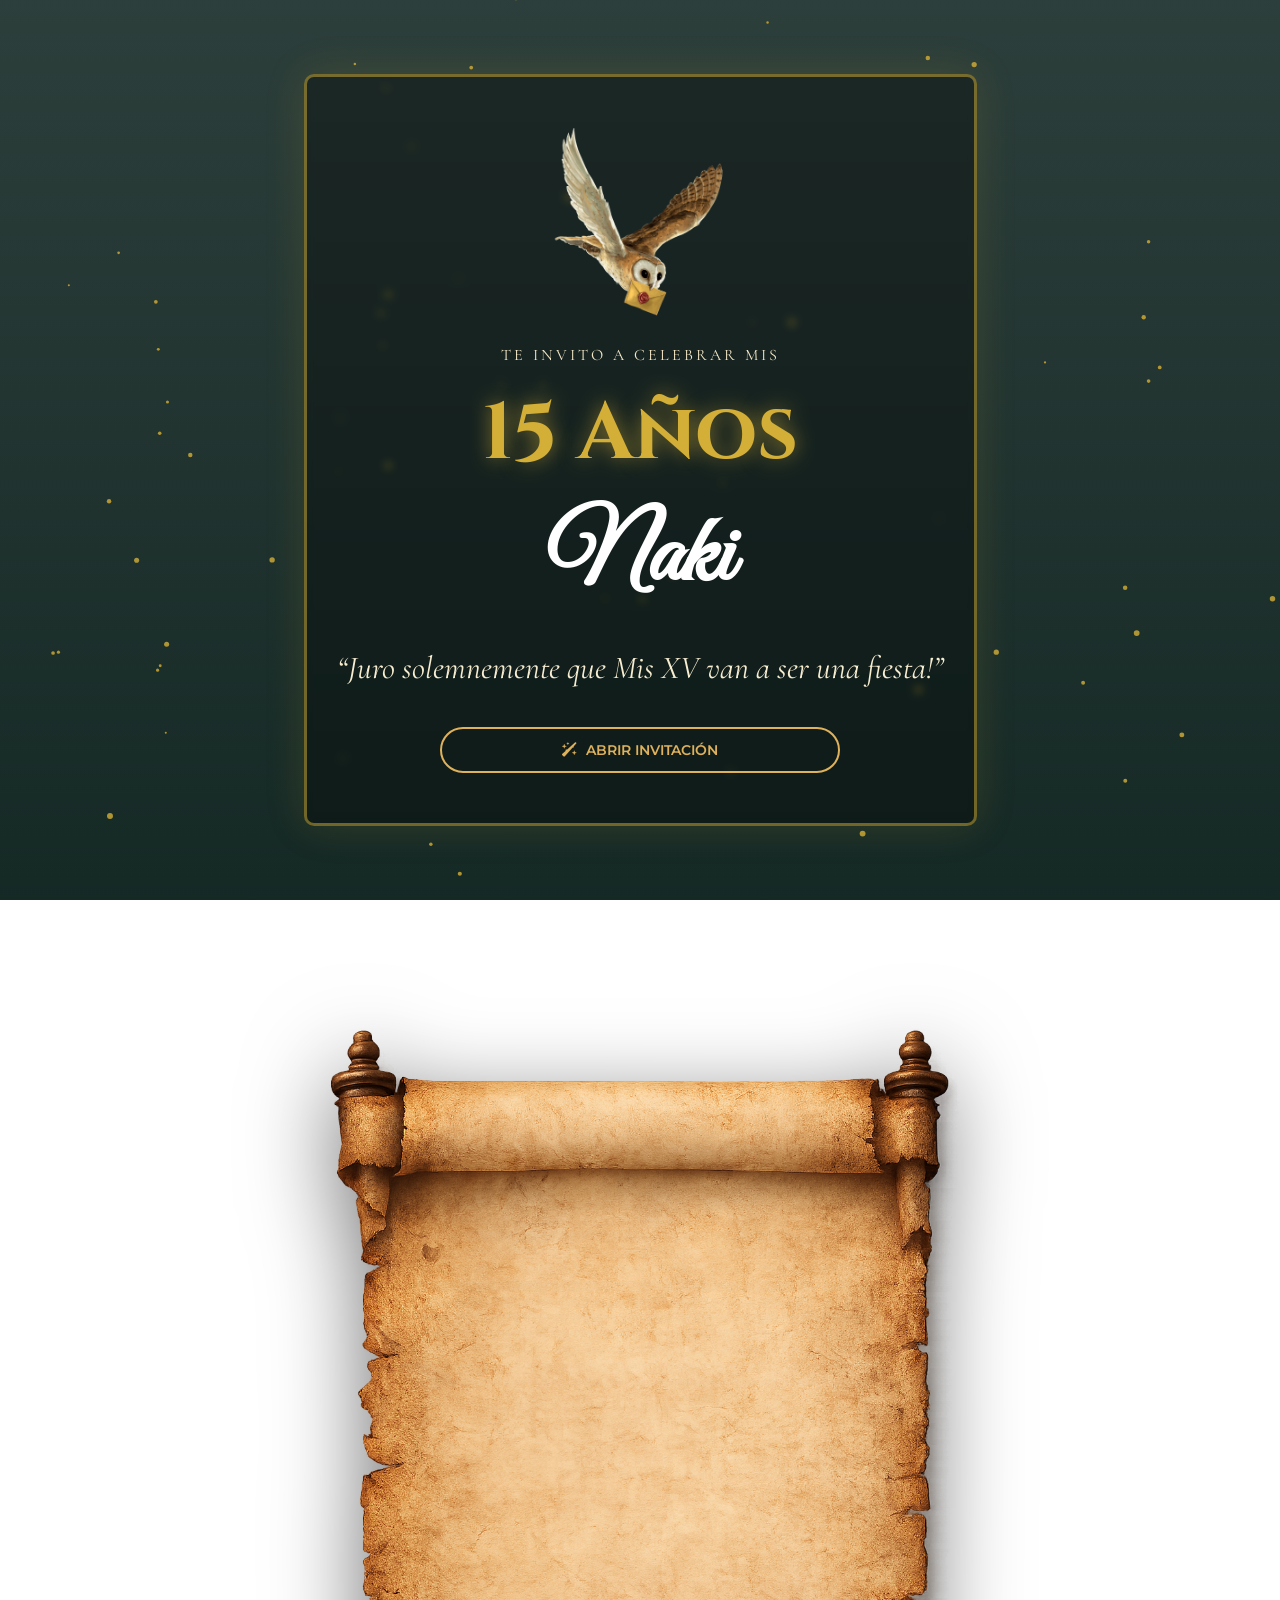
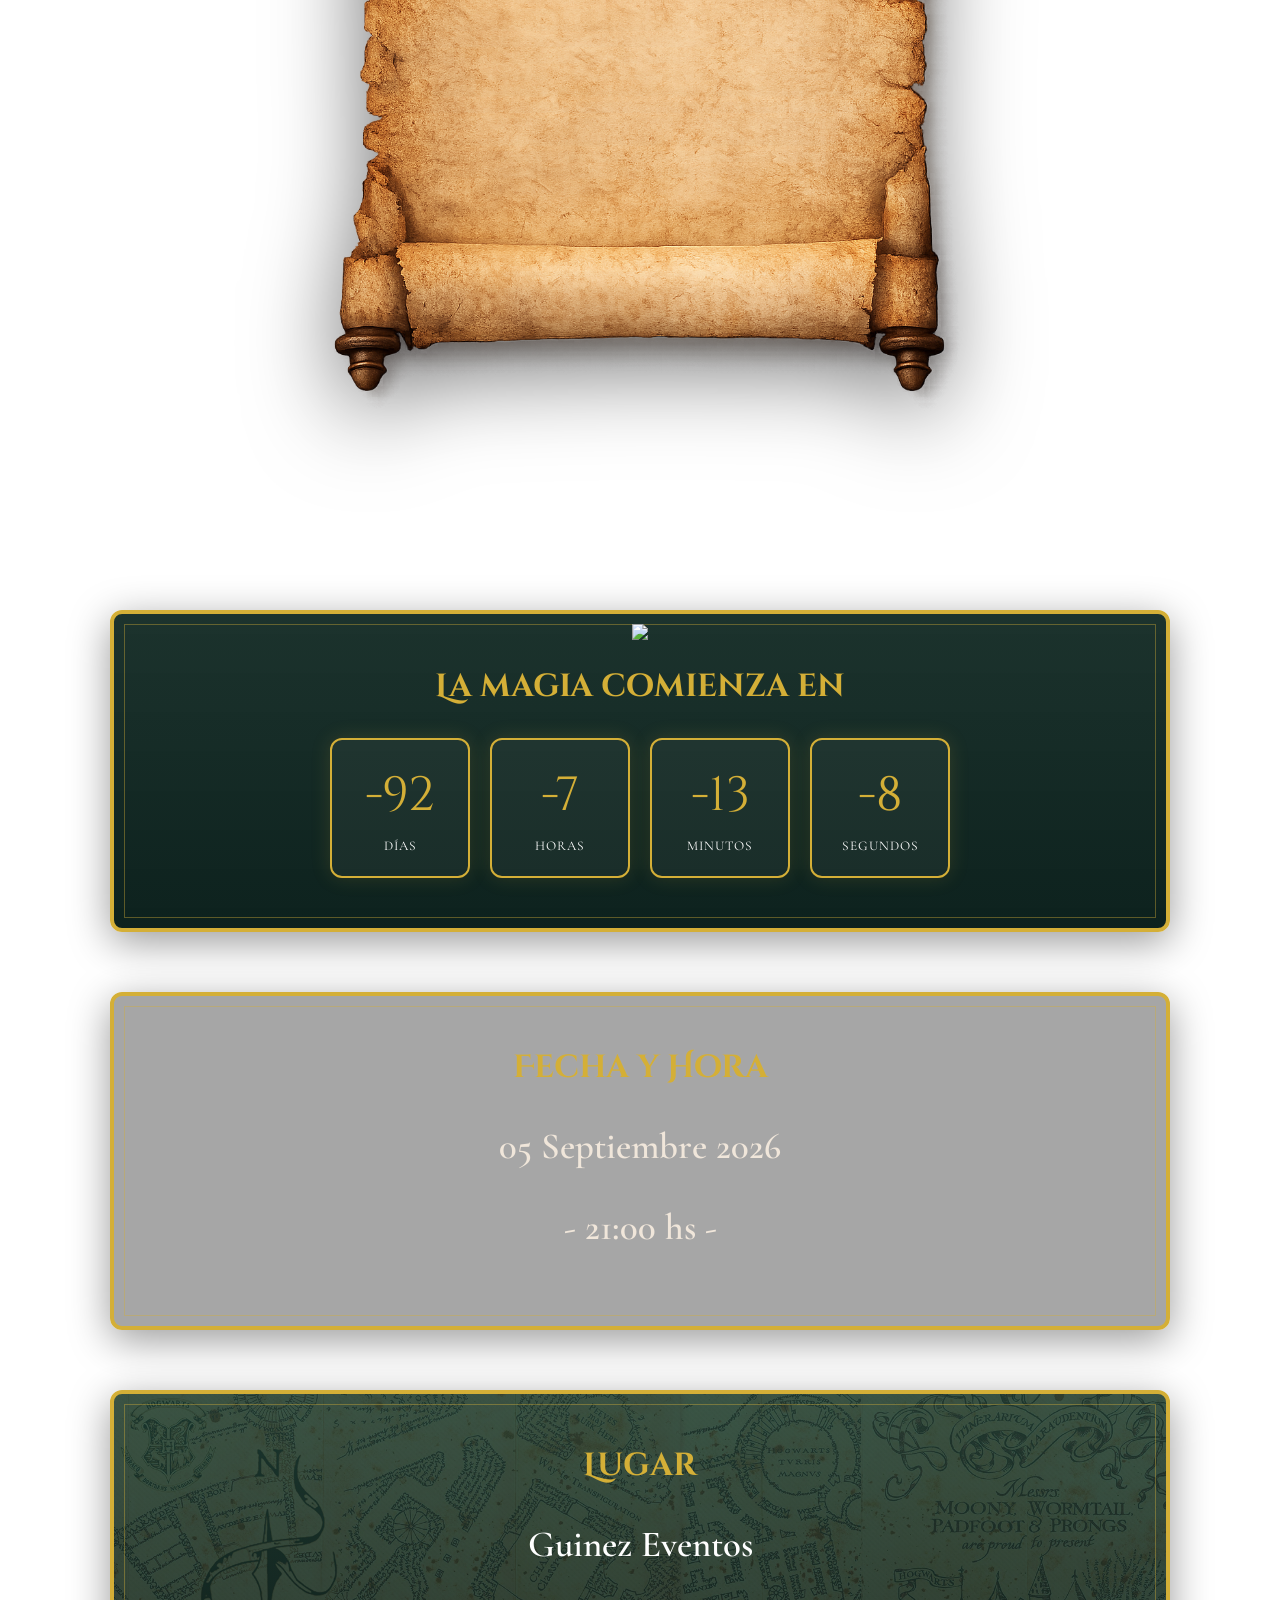
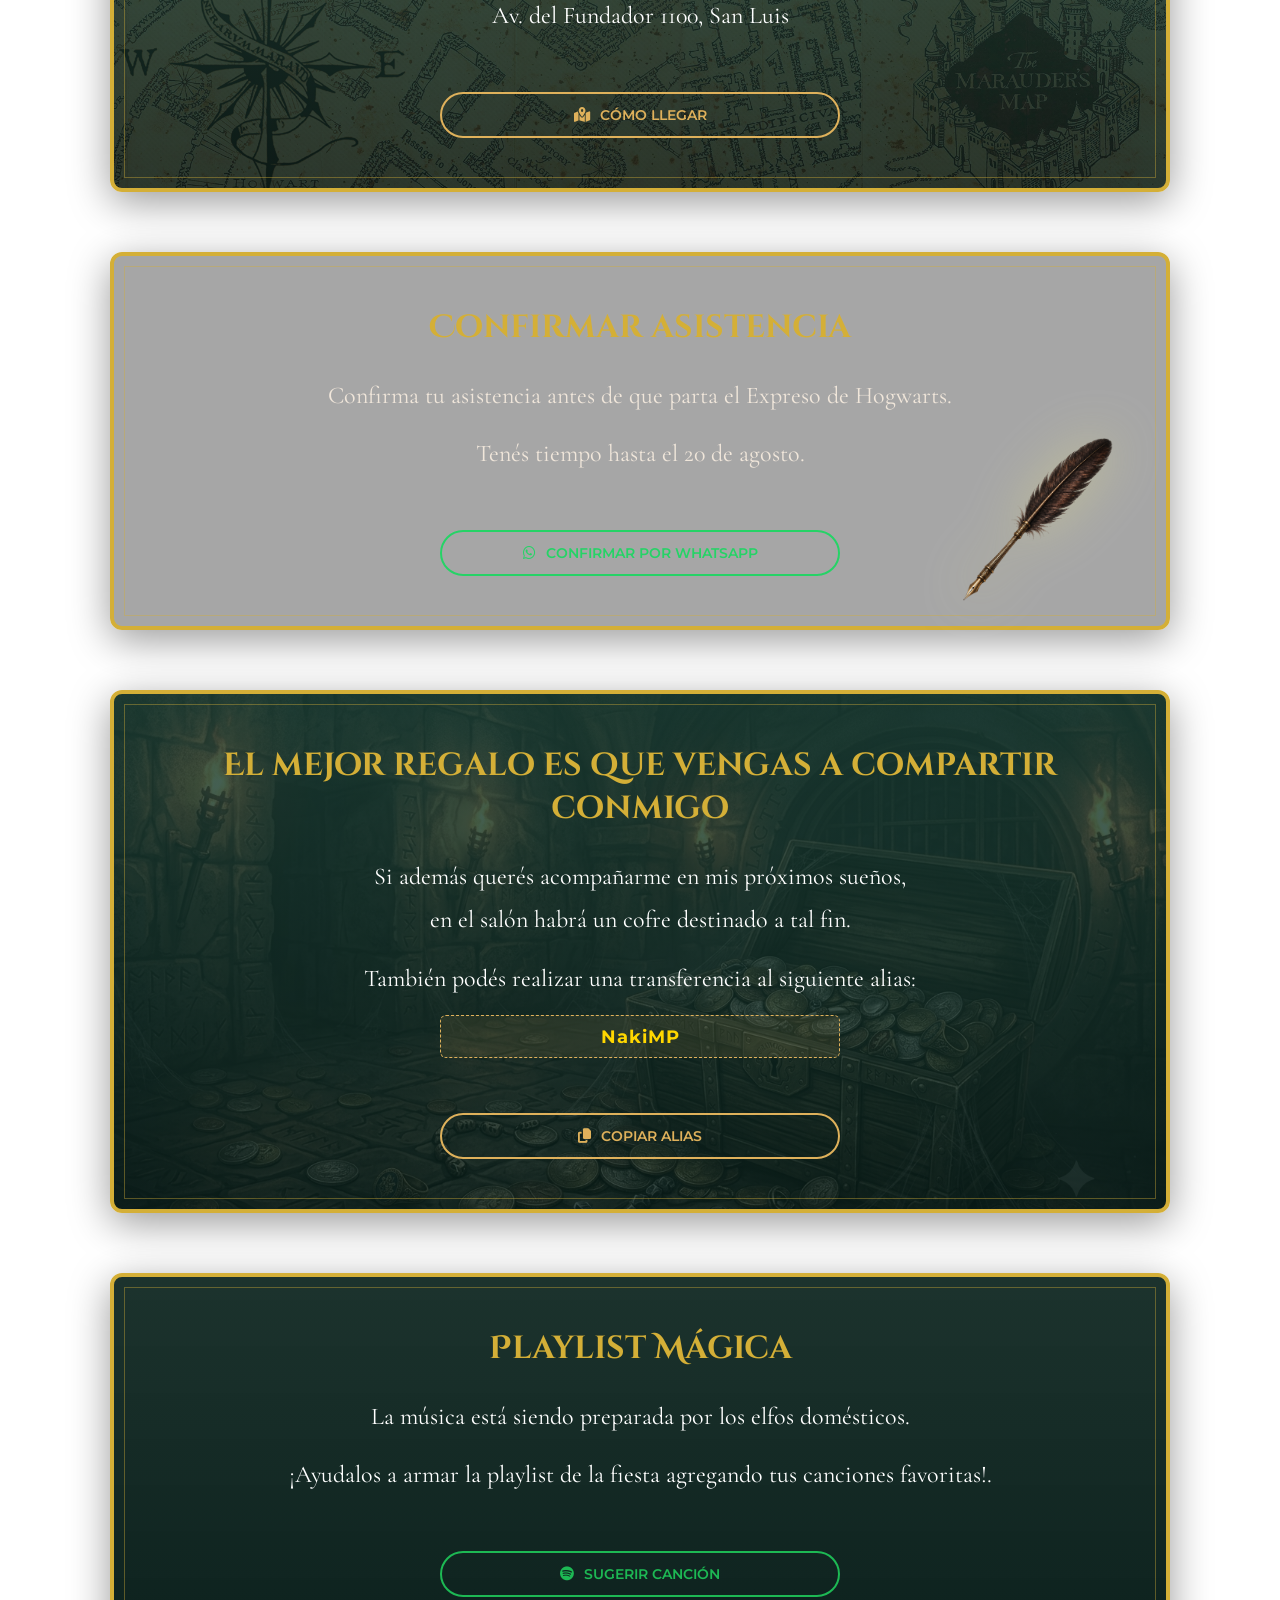
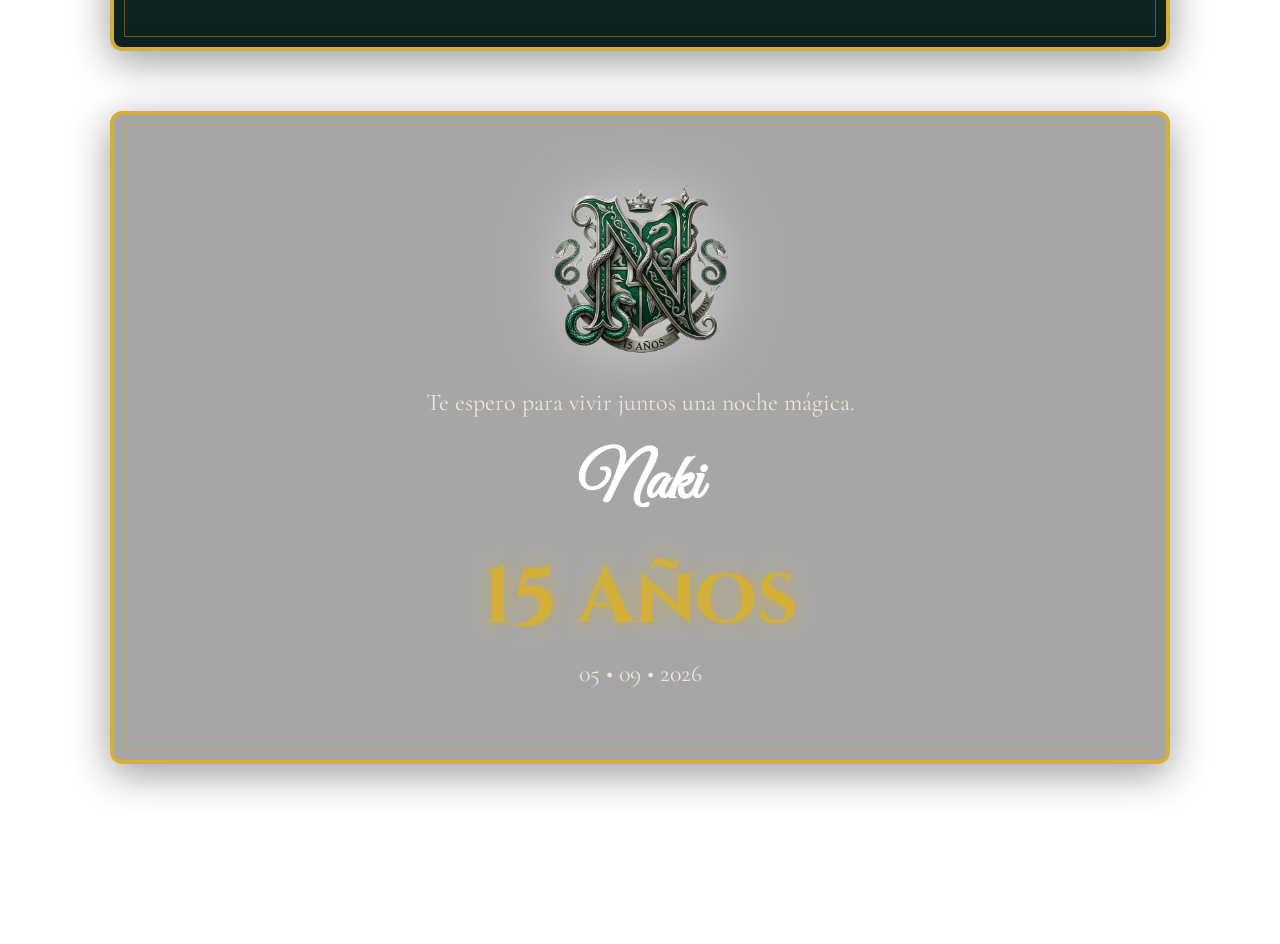
==== commit 2f381480: "Update index.html" ====
--- a/index.html
+++ b/index.html
@@ -185,7 +185,7 @@
 
       <img src="assets/pluma.png" class="pluma">
 
-      <a href="https://wa.me/5492664349020?text=Hola!%20Quiero%20confirmar%20mi%20asistencia%20al%20cumple%20de%20Naki%F0%9F%A7%AA%E2%9C%A8"
+      <a href="https://wa.me/5492664349020?text=Hola!%20Quiero%20confirmar%20mi%20asistencia%20al%20cumple%20de%20Naki!"
         target="_blank" class="btn" style="border-color: #25D366; color: #25D366;">
         <i class="fa-brands fa-whatsapp"></i> Confirmar por WhatsApp
       </a>
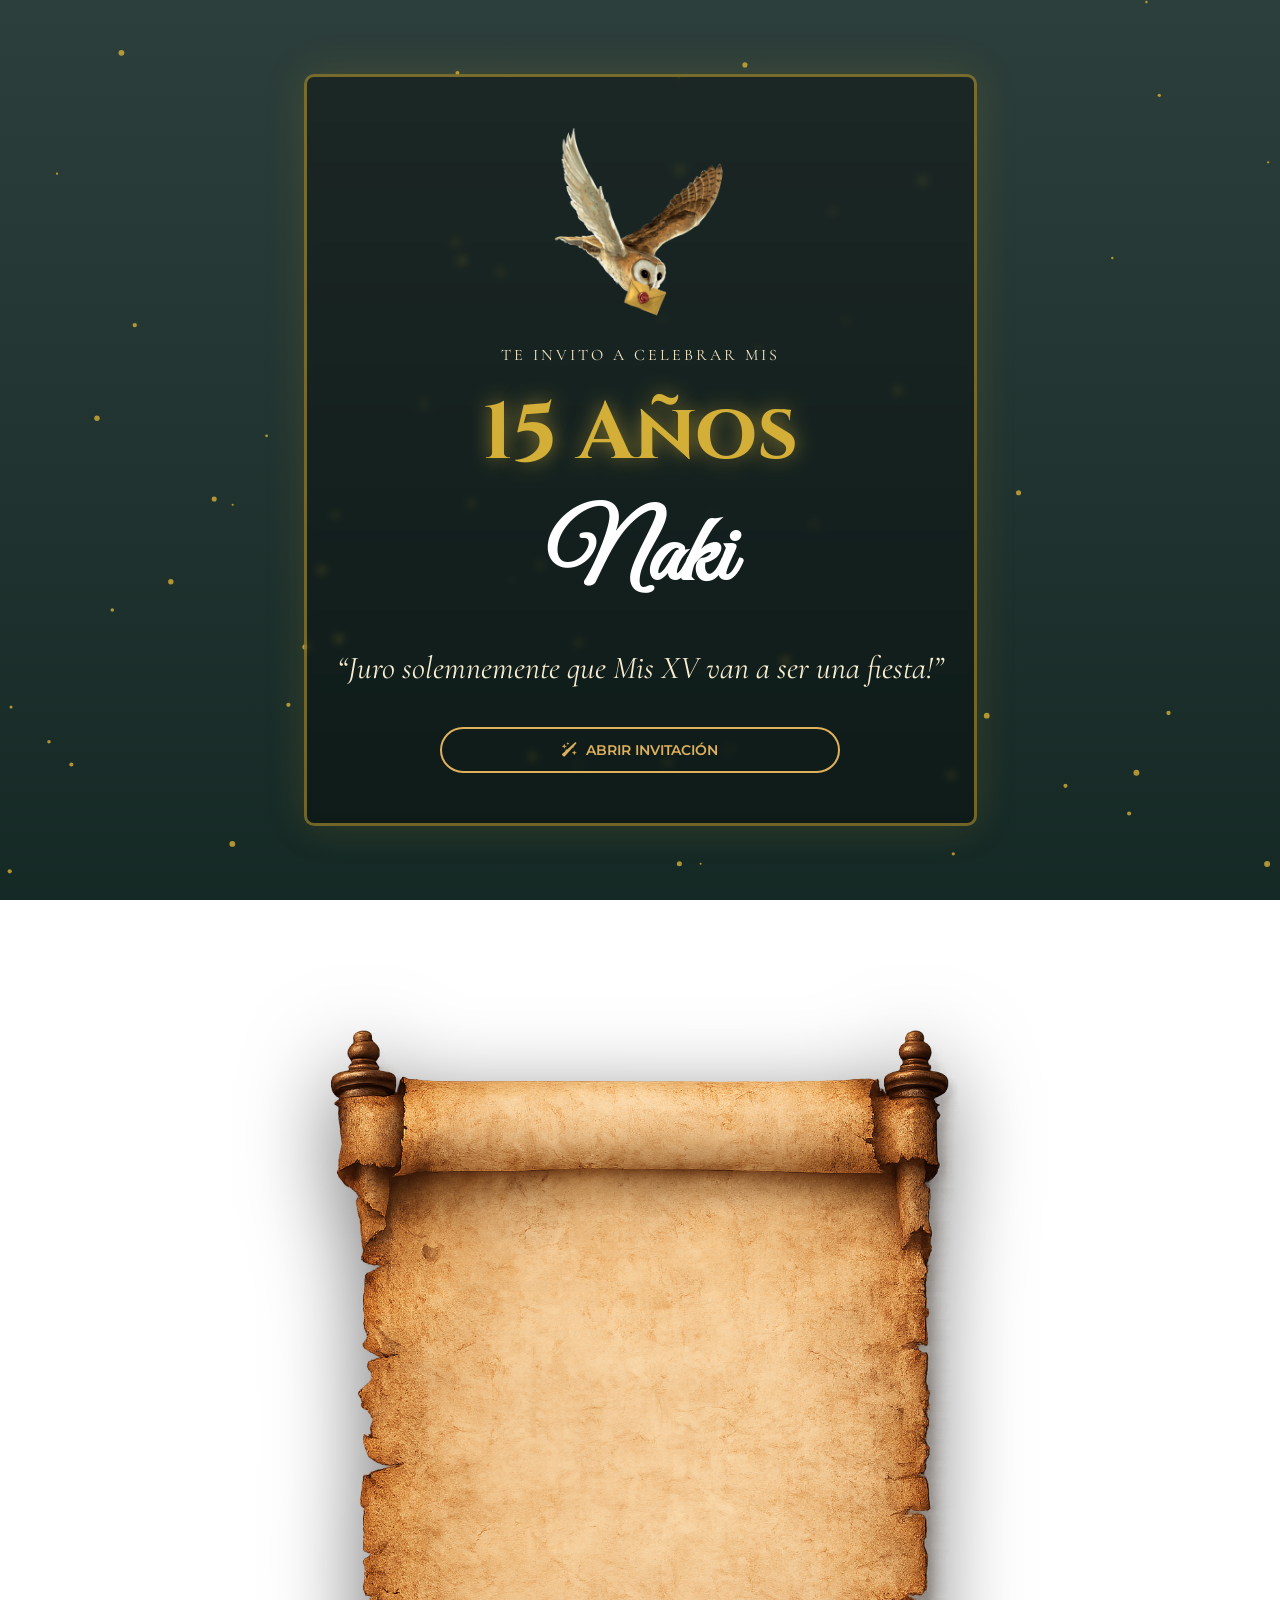
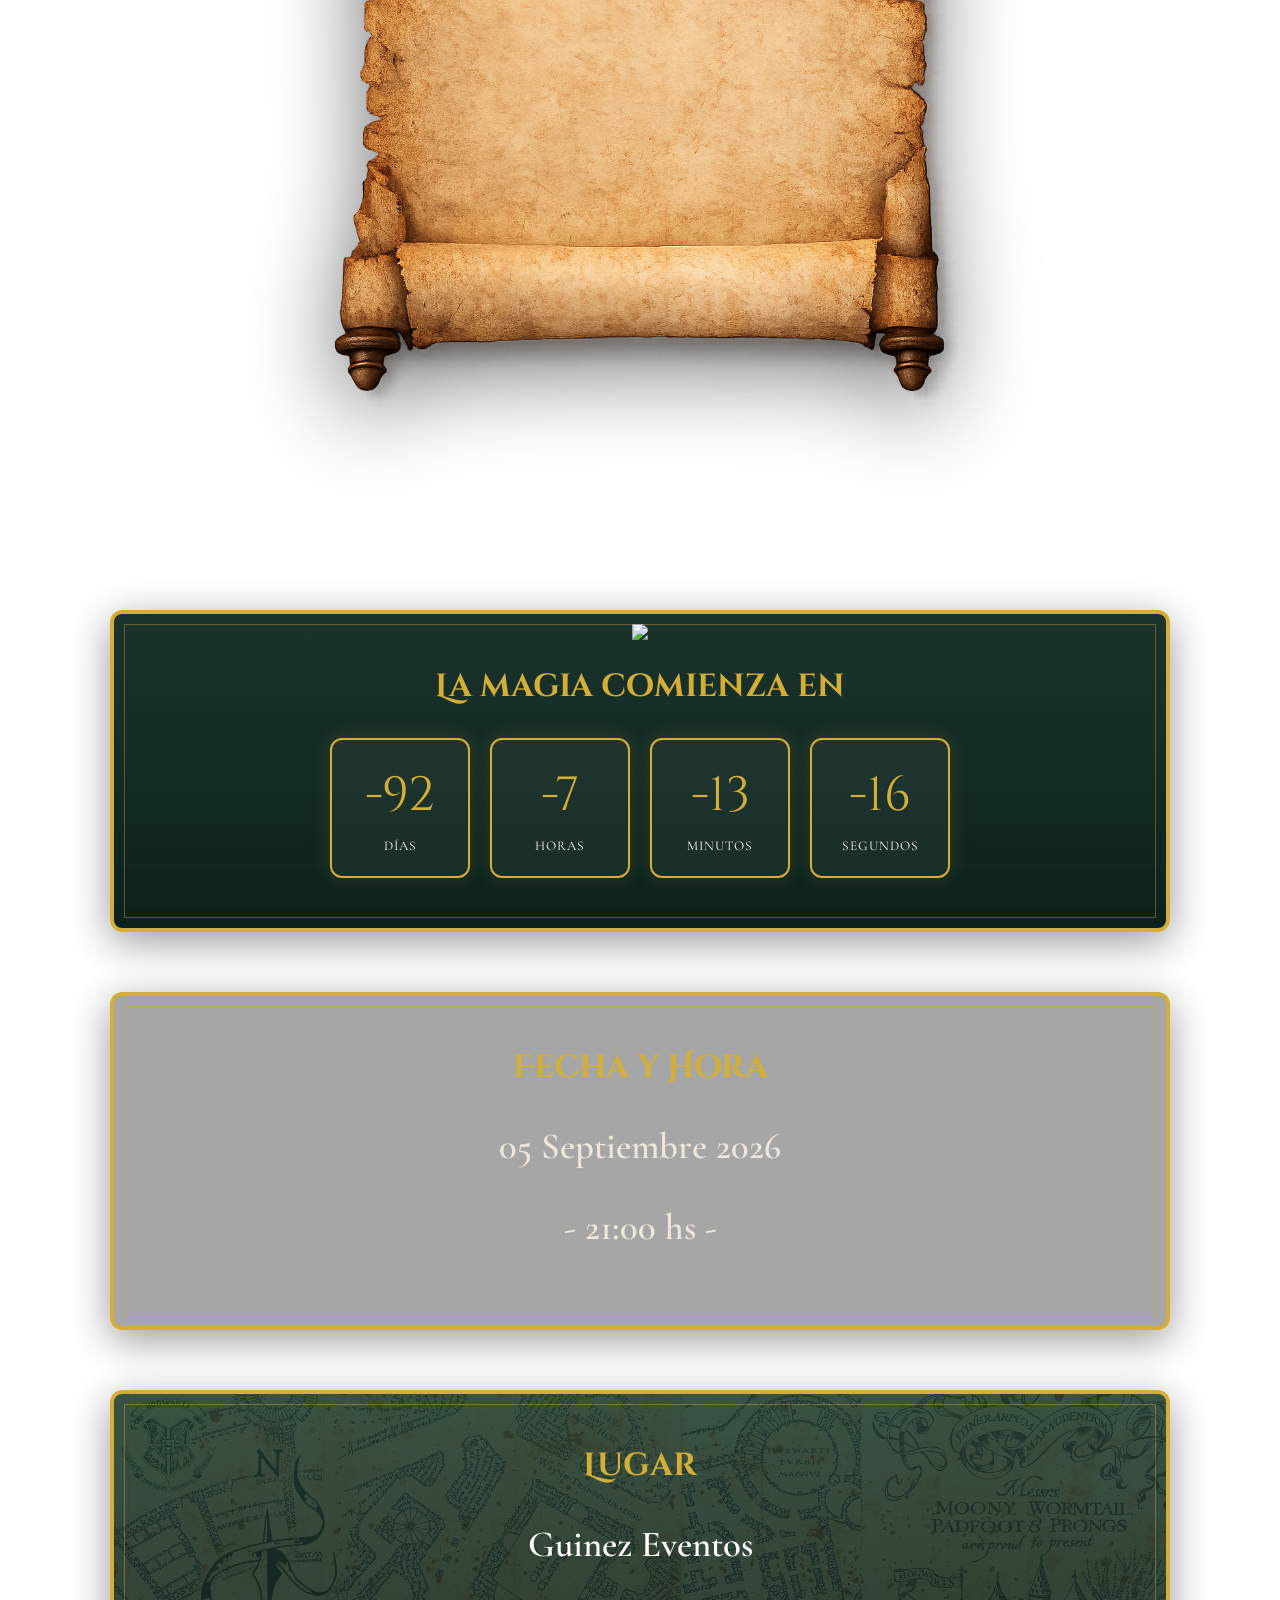
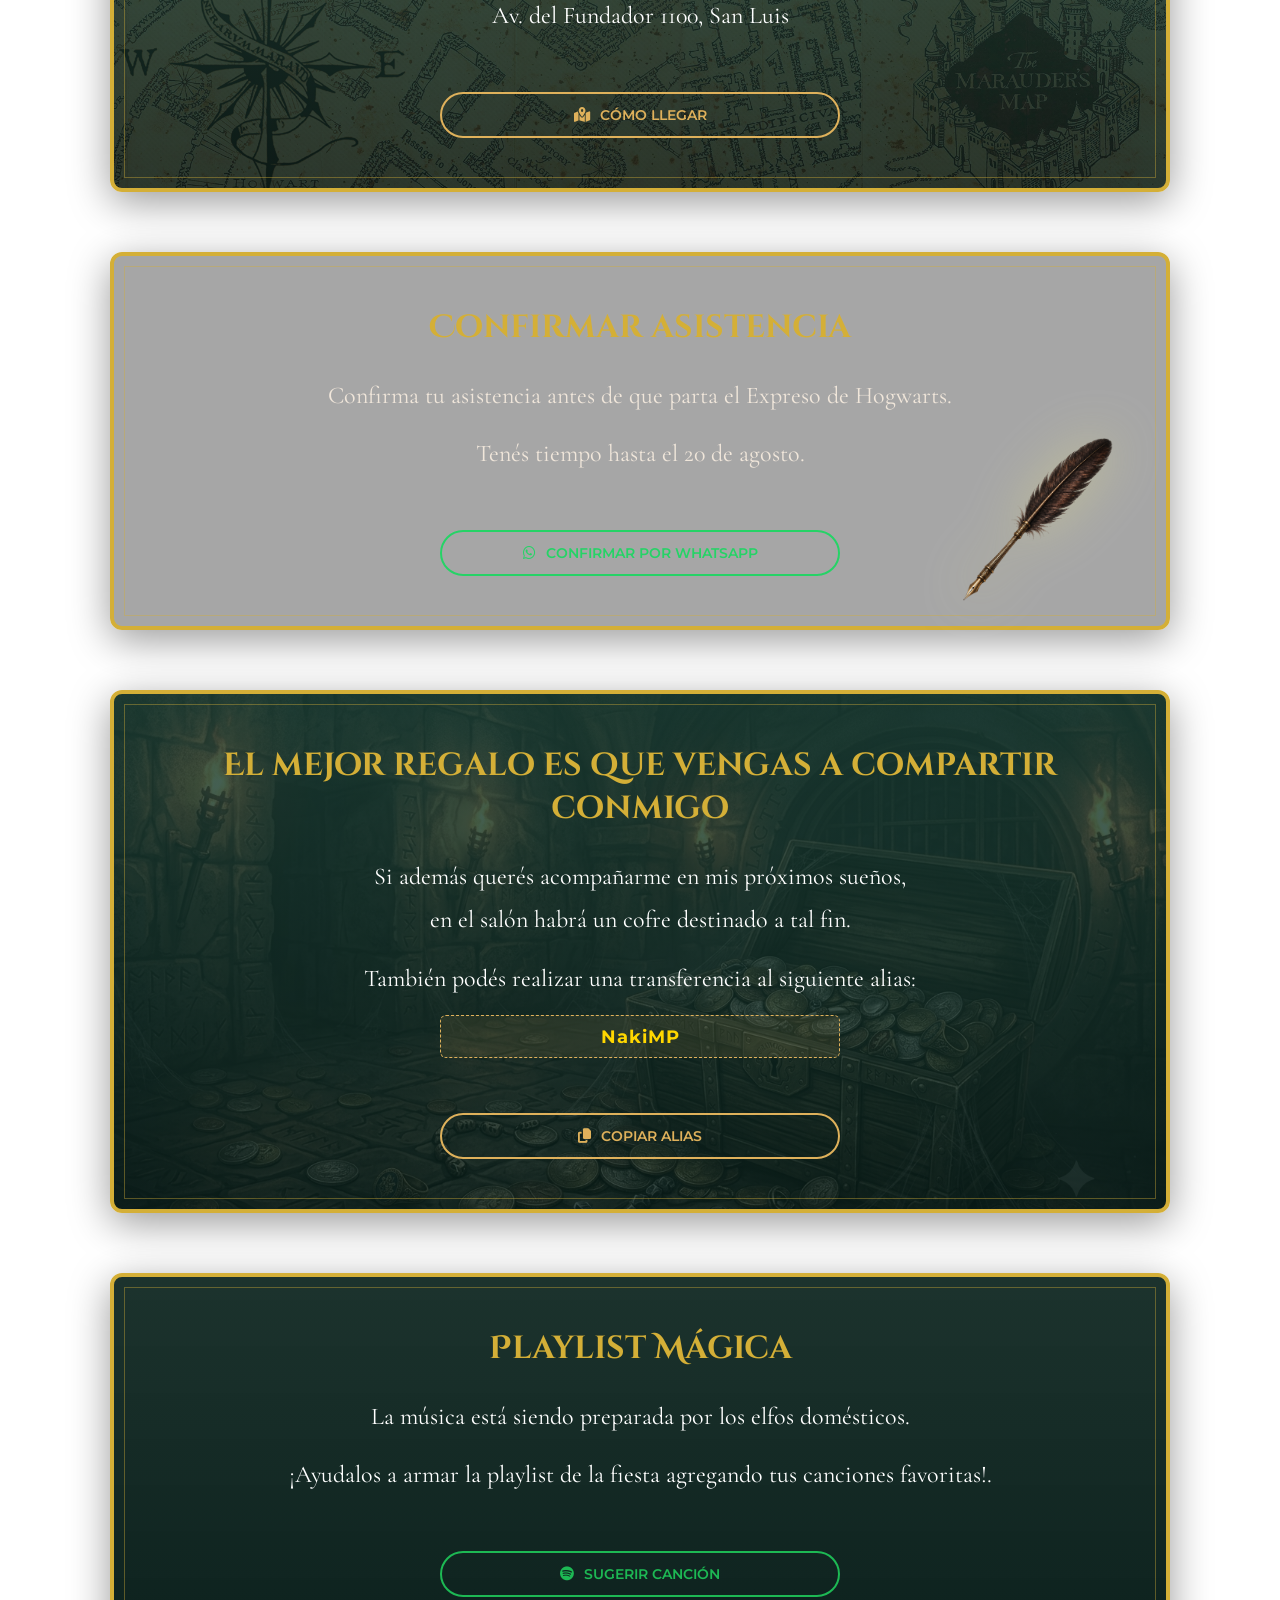
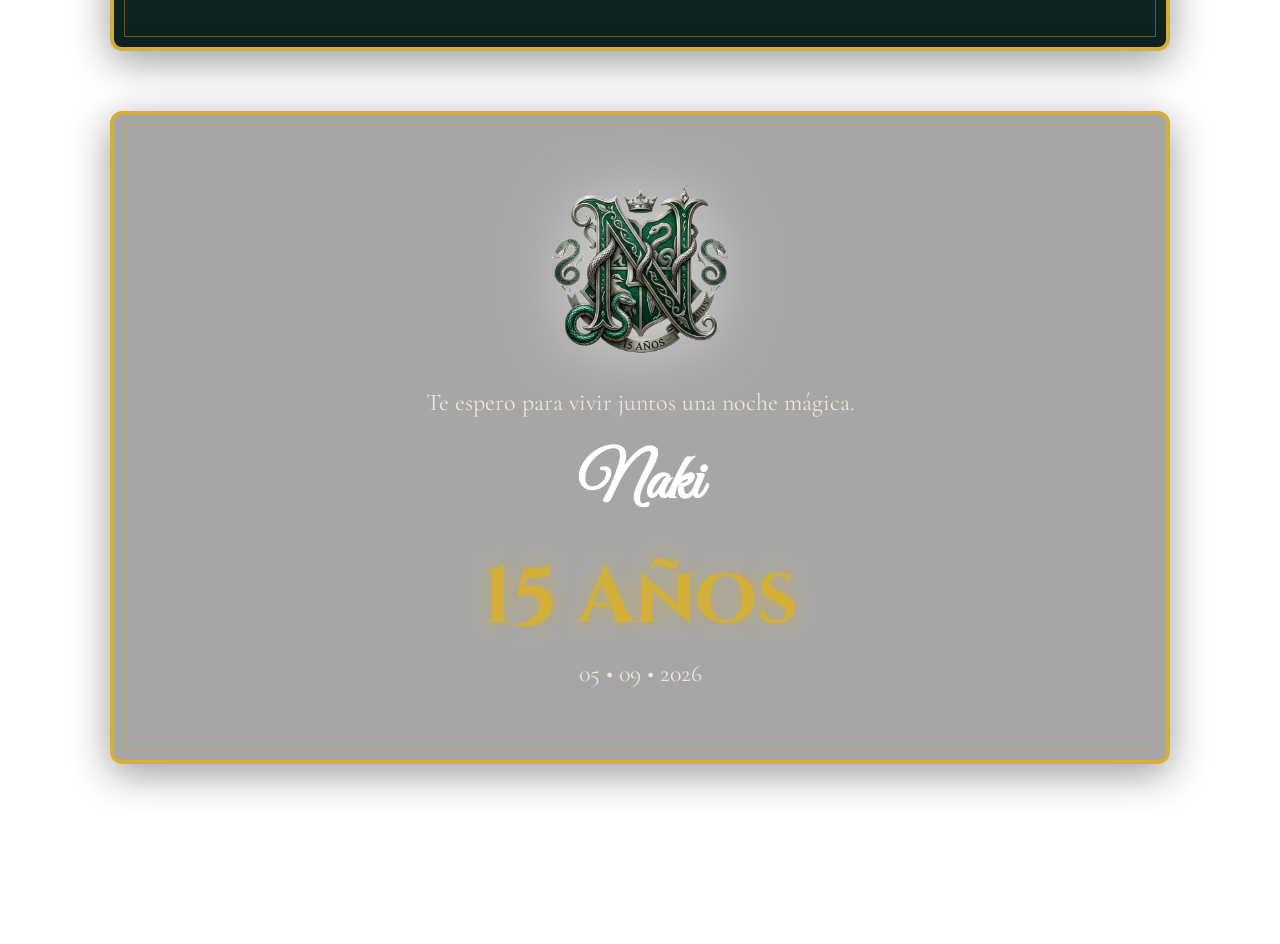
==== commit e144f5ec: "Update index.html" ====
--- a/index.html
+++ b/index.html
@@ -79,33 +79,6 @@
       </video>
 
     </section>
-
-    <!-- CARTA -->
-
-    <!-- <section class="magic-card parchment">
-
-      <img src="assets/wax-seal.jpg" class="seal">
-
-      <h3>✉ Carta de Hogwarts</h3>
-
-      <p>
-        Querido mago o bruja:
-      </p>
-
-      <p>
-        Has sido seleccionado para asistir a una celebración extraordinaria en el Colegio Hogwarts de Magia y
-        Hechicería.
-      </p>
-
-      <p>
-        Acompáñame a celebrar mis 15 años y a escribir juntos un nuevo capítulo de esta maravillosa aventura.
-      </p>
-
-      <p class="signature">
-        Naki
-      </p>
-
-    </section> -->
 
     <!-- COUNTDOWN -->
 
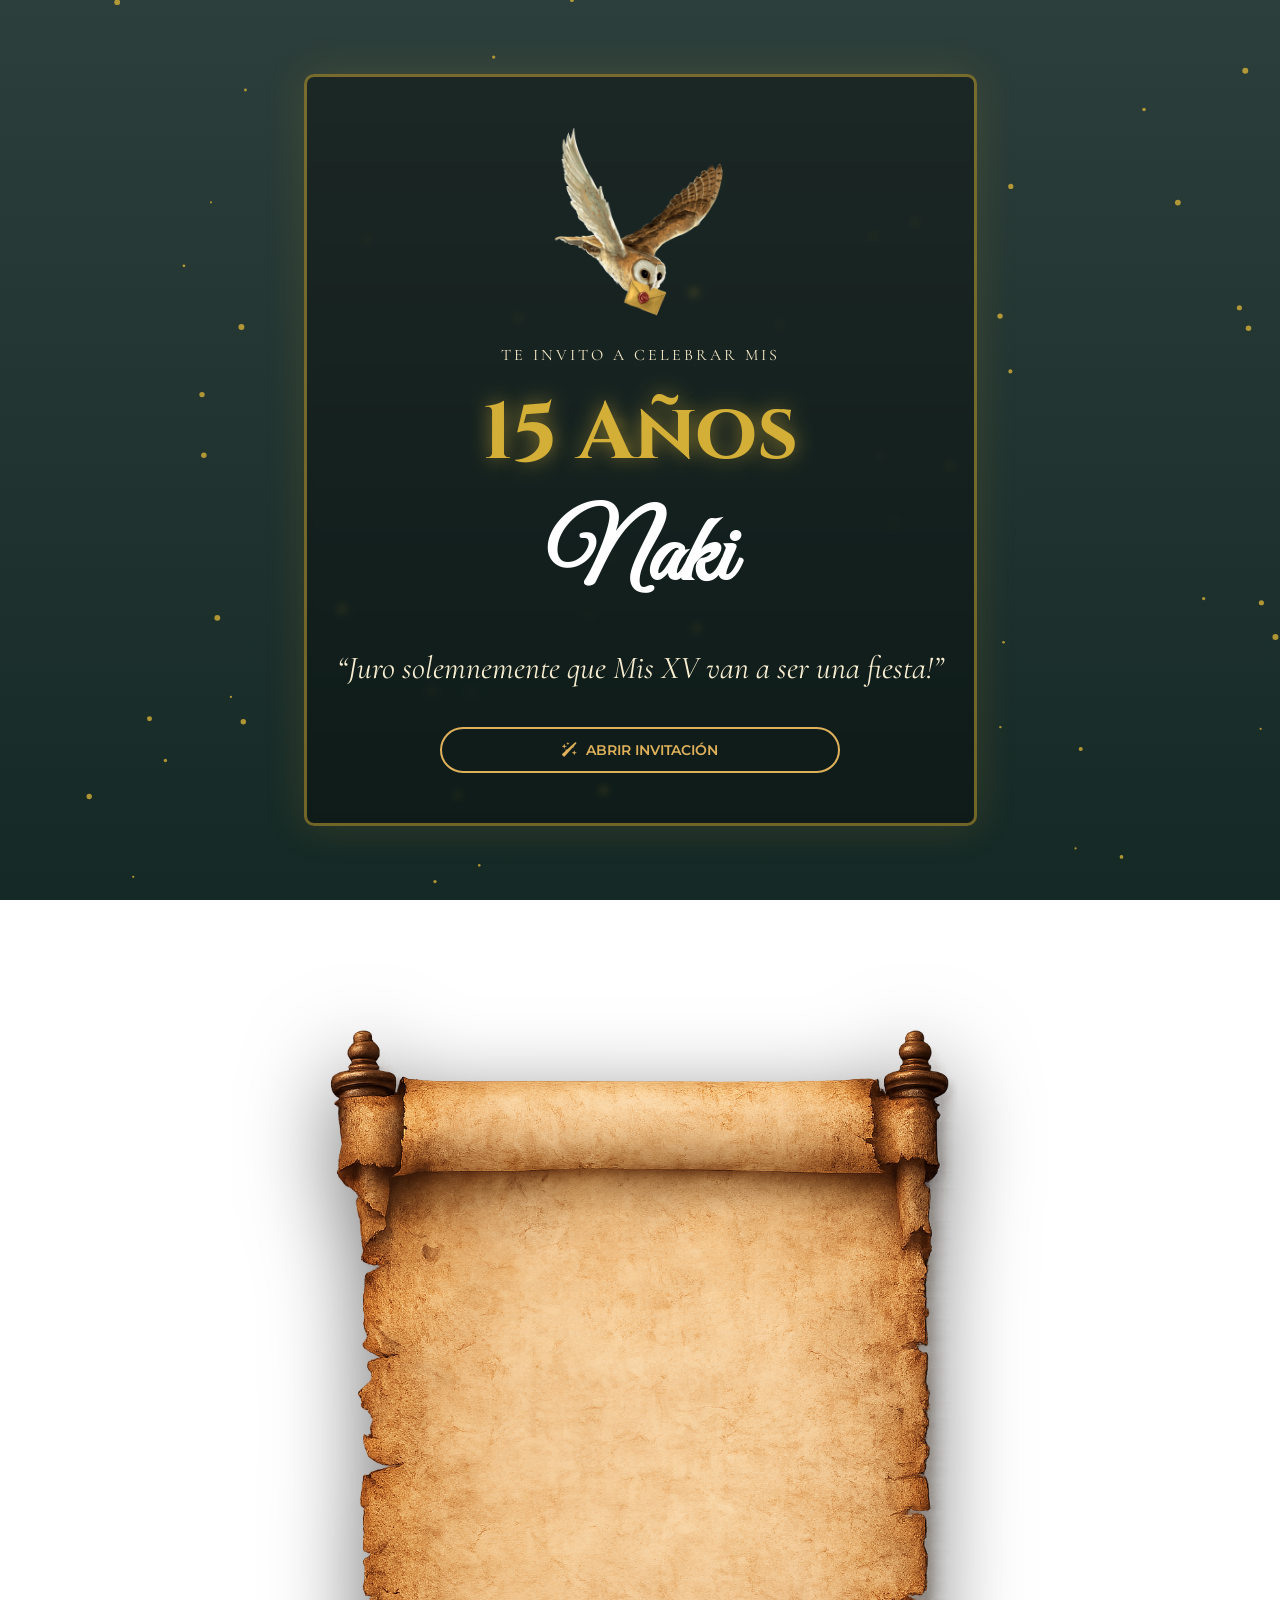
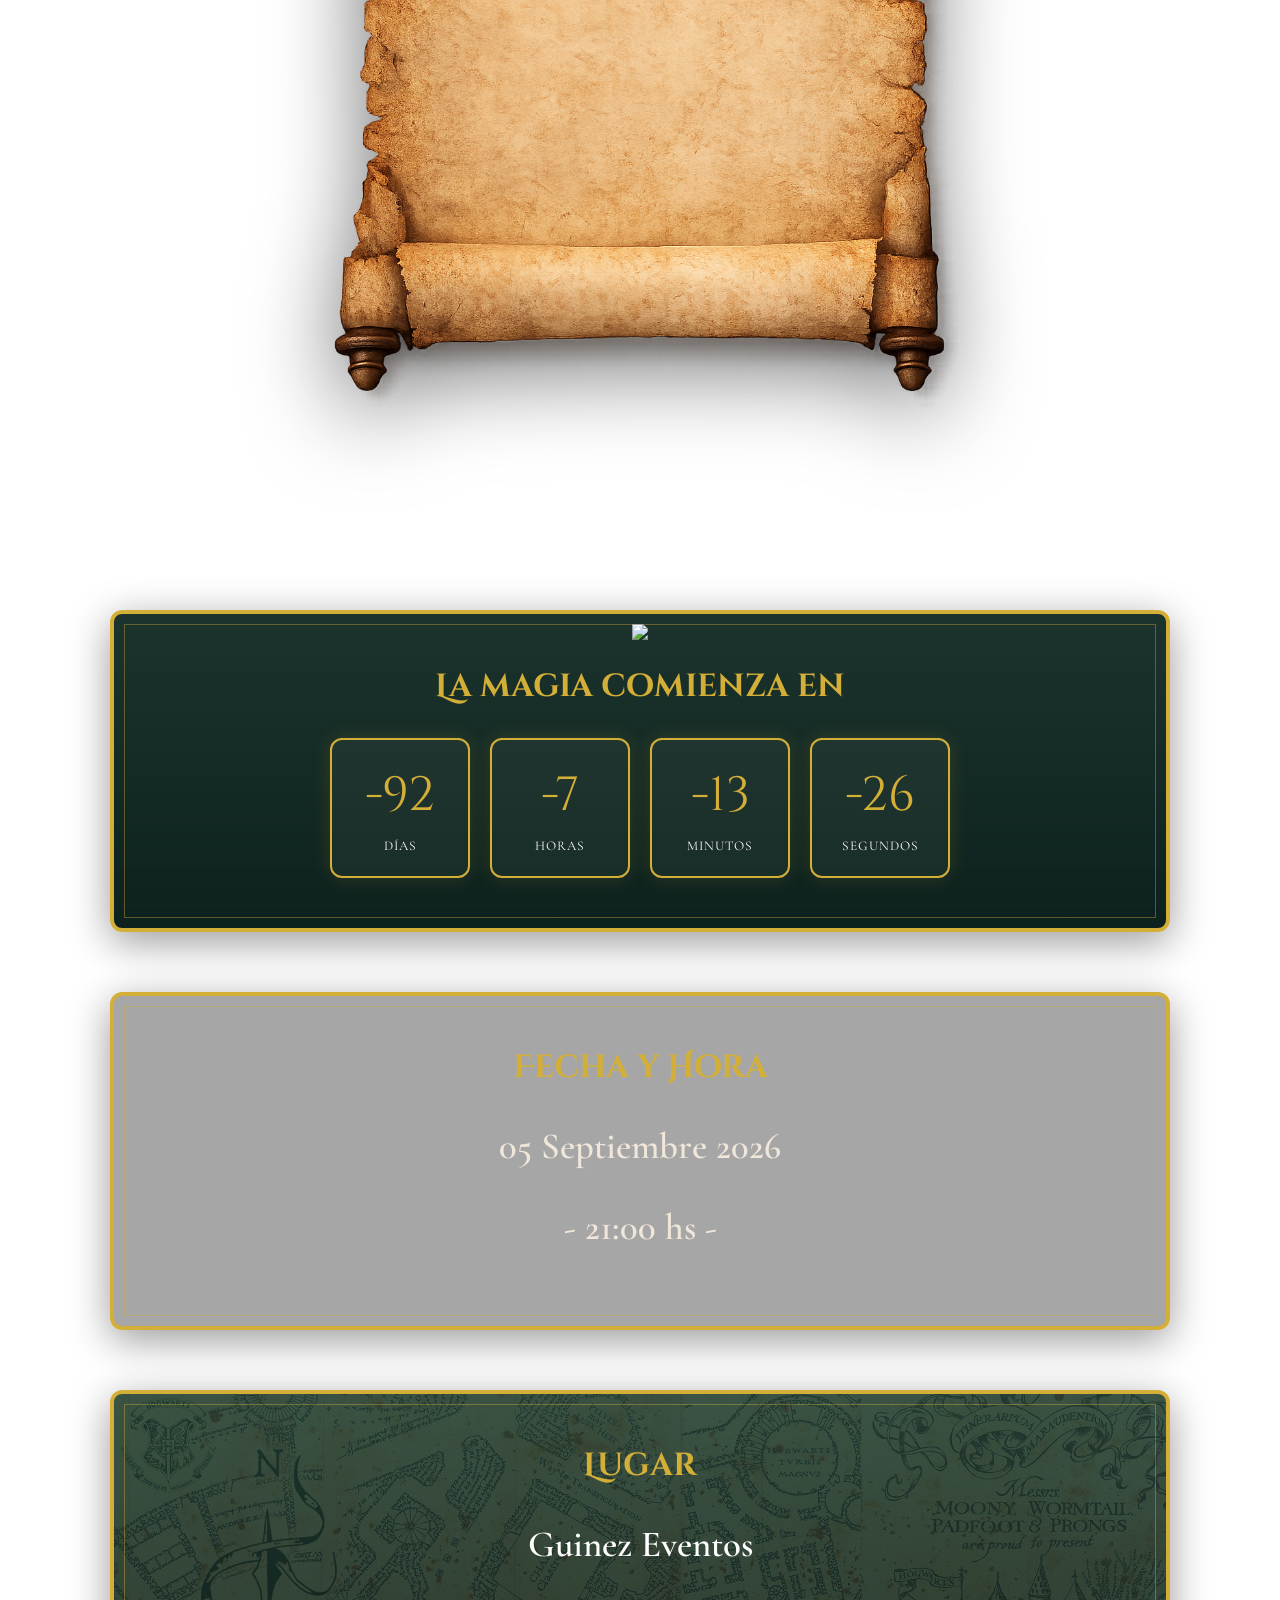
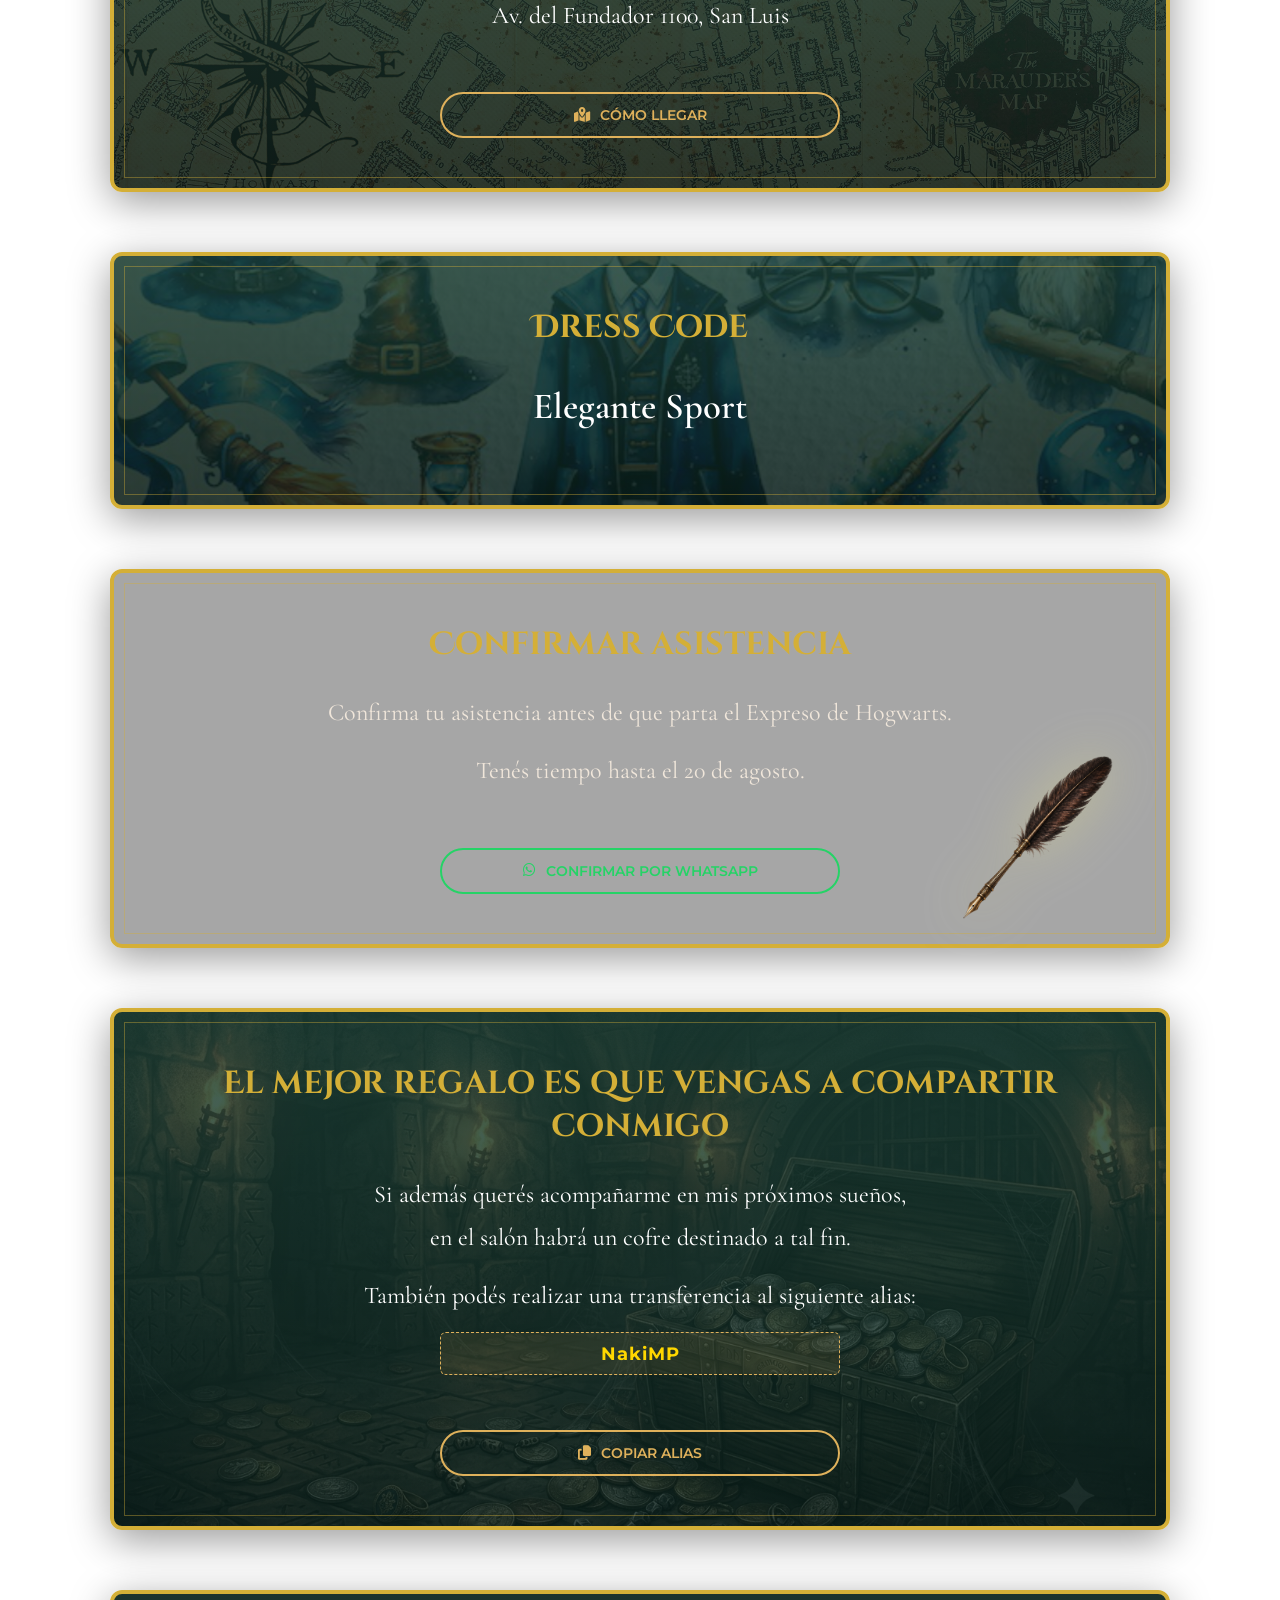
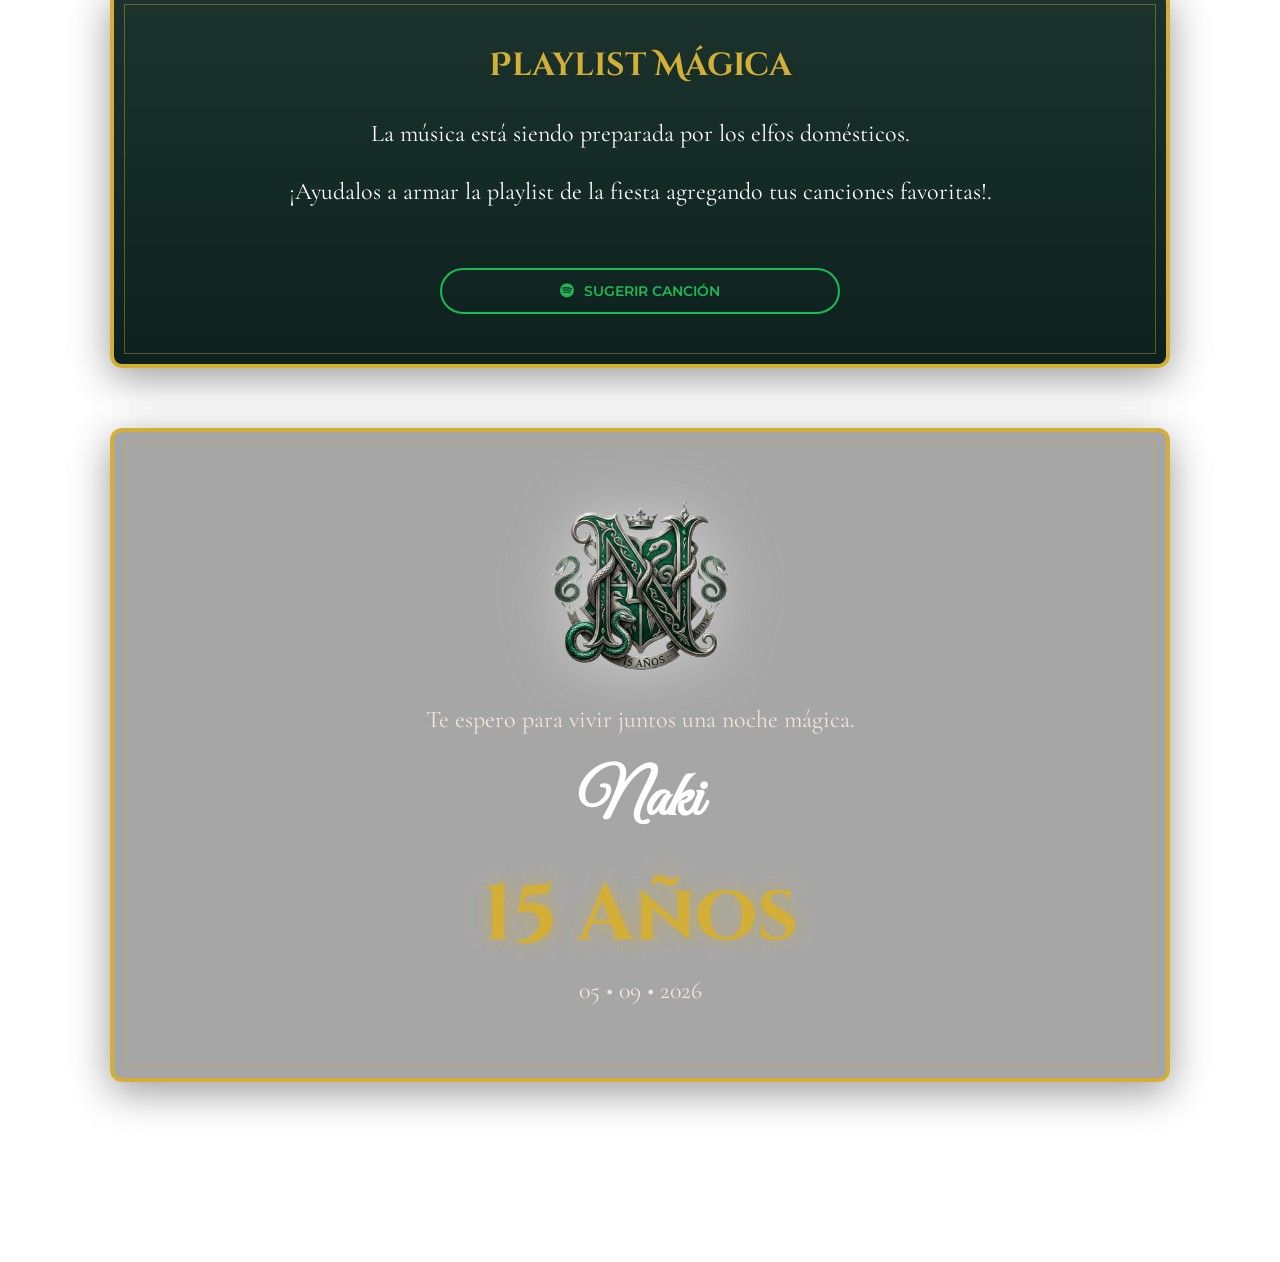
==== commit 54cf7838: "update" ====
--- a/index.html
+++ b/index.html
@@ -143,6 +143,16 @@
 
     </section>
 
+    <!-- DRESS CODE -->
+
+    <section class="magic-card dress-card">
+
+      <h3>Dress Code</h3>
+
+      <p class="big">Elegante Sport</p>
+
+    </section>
+
     <!-- CONFIRMACION -->
 
     <section class="magic-card parchment">
@@ -200,7 +210,8 @@
       <!-- <a href="#" class="gold-btn">
         Escuchar Playlist
       </a> -->
-      <a href="#" target="_blank" class="btn" style="border-color: #1DB954; color: #1DB954;">
+      <a href="https://open.spotify.com/playlist/0CVOgzOVYoZylg4CIZv3di?si=aH292WH5QDCmaRP6hfPjiw&utm_source=copy-link&pt=48d314ad0adc5339c00c388307d5f463&pi=3qtVjQo3Tnqnn"
+        target="_blank" class="btn" style="border-color: #1DB954; color: #1DB954;">
         <i class="fa-brands fa-spotify"></i> Sugerir Canción
       </a>
 
--- a/css/style.css
+++ b/css/style.css
@@ -563,6 +563,22 @@
 }
 
 /* =========================
+   DRESS CODE
+========================= */
+
+.dress-card {
+
+    background:
+        linear-gradient(rgba(25, 62, 53, 0.85),
+            rgba(8, 29, 25, .85)),
+        url('../assets/dressCode.png');
+
+    background-size: cover;
+    background-position: center;
+
+}
+
+/* =========================
    COFRE
 ========================= */
 
